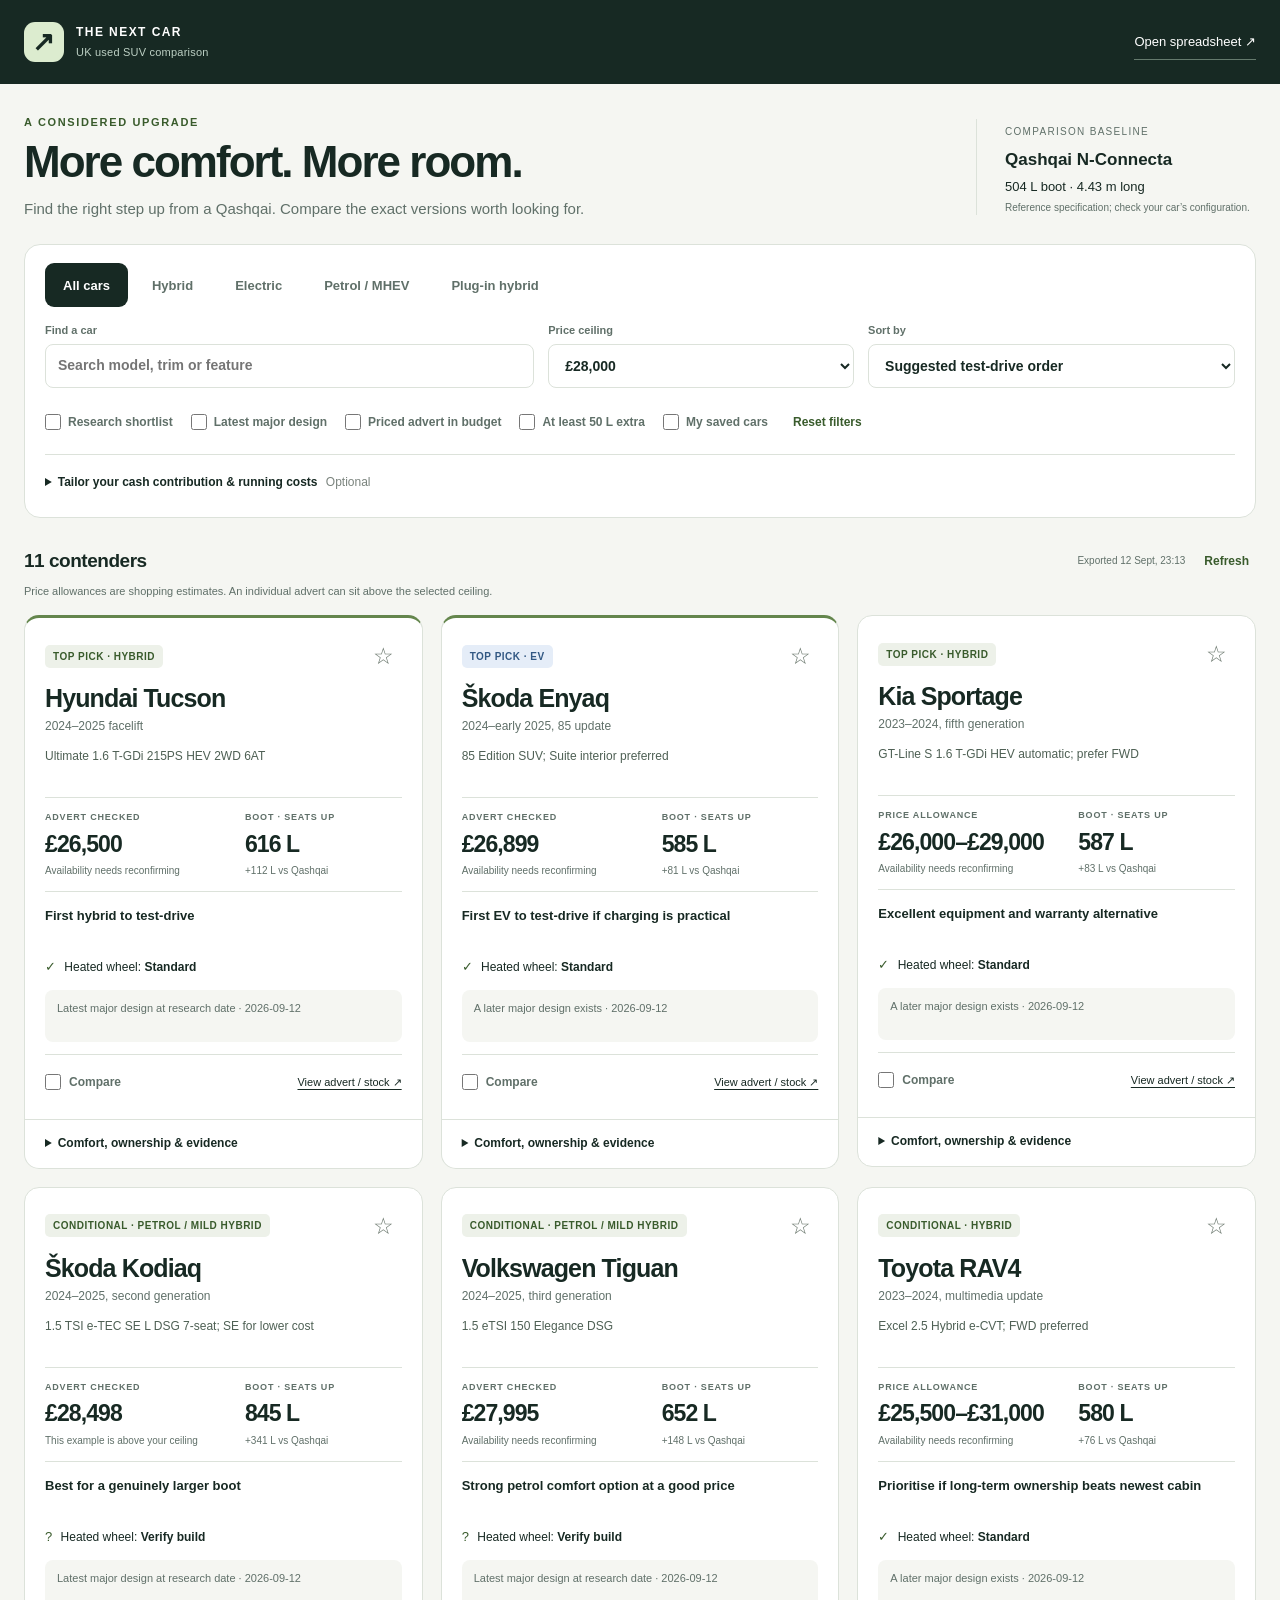
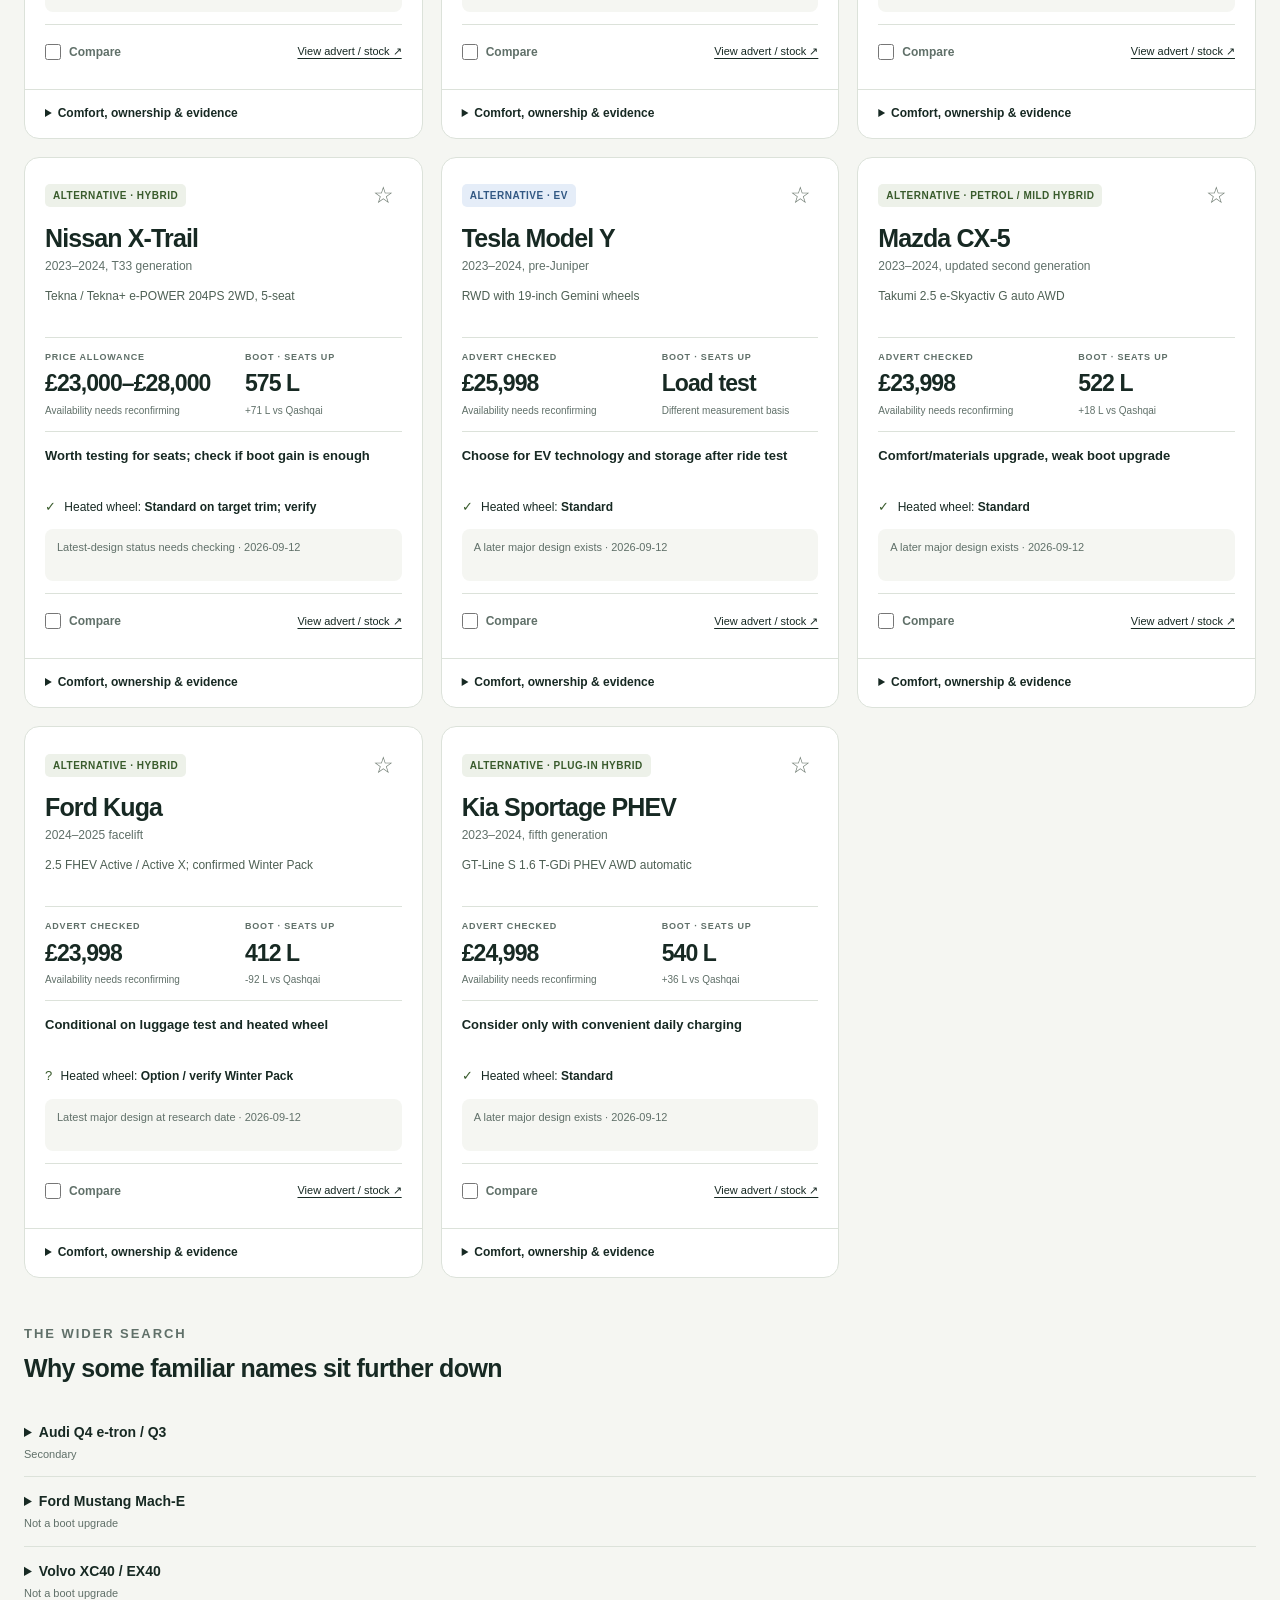
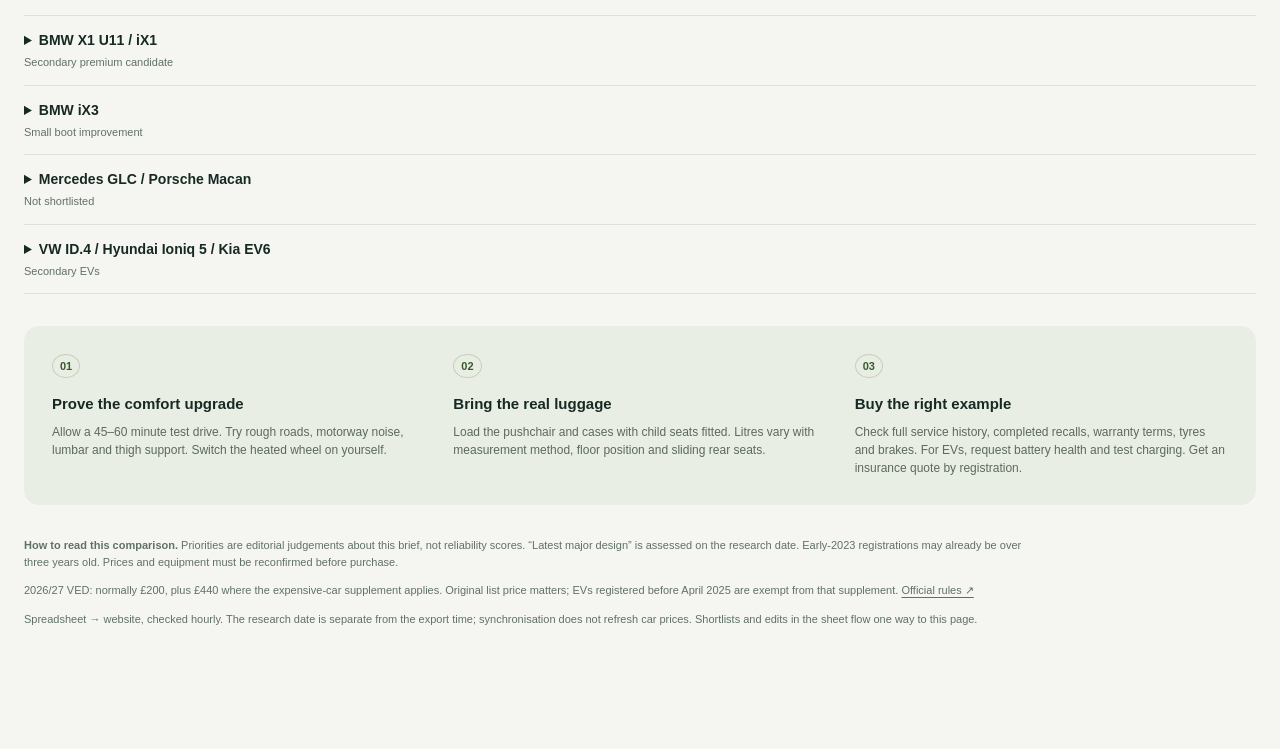
==== car-upgrade-comparison/index.html @ a4c42151 "Add researched SUV comparison with sheet-backed public data" ====
<!doctype html>
<html lang="en-GB"><head><meta charset="utf-8"><meta name="viewport" content="width=device-width, initial-scale=1"><meta name="theme-color" content="#172923"><title>The next car · SUV comparison</title><meta name="description" content="A research-backed UK SUV comparison: comfort, boot space, exact trims, used prices and ownership trade-offs."><link rel="stylesheet" href="style.css"></head>
<body><a class="skip" href="#results">Skip to cars</a>
<header><div class="brand"><span class="brand-mark" aria-hidden="true">↗</span><span>THE NEXT CAR<small>UK used SUV comparison</small></span></div><a id="sheet-link" class="sheet-link" href="https://docs.google.com/spreadsheets/d/1uHF8Yg4Ihms-_li-x0gGwLMUaspLfz4hcexK8SAH7p8/edit?usp=drivesdk" target="_blank" rel="noopener">Open spreadsheet ↗</a></header>
<main><section class="intro"><div><p class="eyebrow">A considered upgrade</p><h1>More comfort.<br class="mobile"> More room.</h1><p class="lede">Find the right step up from a Qashqai. Compare the exact versions worth looking for.</p></div><div class="baseline"><span>COMPARISON BASELINE</span><strong>Qashqai N-Connecta</strong><p>504 L boot · 4.43 m long<small>Reference specification; check your car’s configuration.</small></p></div></section>
<section class="workspace" aria-label="Comparison controls"><div class="tabs" role="group" aria-label="Powertrain"><button class="active" data-fuel="All" aria-pressed="true">All cars</button><button data-fuel="Hybrid" aria-pressed="false">Hybrid</button><button data-fuel="EV" aria-pressed="false">Electric</button><button data-fuel="Petrol / mild hybrid" aria-pressed="false">Petrol / MHEV</button><button data-fuel="Plug-in hybrid" aria-pressed="false">Plug-in hybrid</button></div>
<div class="controls"><label class="search">Find a car<input id="search" type="search" placeholder="Search model, trim or feature"></label><label>Price ceiling<select id="budget"><option value="23000">£23,000</option><option value="25000">£25,000</option><option value="28000" selected>£28,000</option><option value="30000">£30,000</option><option value="35000">£35,000</option><option value="999999">Any price</option></select></label><label>Sort by<select id="sort"><option value="rank">Suggested test-drive order</option><option value="low">Lowest price allowance</option><option value="boot">Largest comparable boot</option></select></label></div>
<div class="checks"><label><input id="shortlist" type="checkbox"> Research shortlist</label><label><input id="latest" type="checkbox"> Latest major design</label><label><input id="verified" type="checkbox"> Priced advert in budget</label><label><input id="boot" type="checkbox"> At least 50 L extra</label><label><input id="saved" type="checkbox"> My saved cars</label><button id="reset" class="text-button">Reset filters</button></div>
<details class="cost-settings"><summary>Tailor your cash contribution & running costs <span>Optional</span></summary><div class="settings-grid"><label>Net car sale proceeds (£)<input id="proceeds" type="number" min="0" max="1000000" step="500" placeholder="Enter your actual offer"></label><label>Annual miles<input id="mileage" type="number" value="10000" min="0" max="200000" step="1000"></label><label>Petrol (£/litre)<input id="petrol" type="number" value="1.45" min="0" max="10" step="0.01"></label><label>Home charging (£/kWh)<input id="home" type="number" value="0.25" min="0" max="5" step="0.01"></label><label>Public charging (£/kWh)<input id="public" type="number" value="0.75" min="0" max="5" step="0.01"></label></div><p>Illustrative tariffs, with 10% EV charging overhead. Energy only: excludes tax, insurance, servicing, depreciation and charger installation. PHEV costs need your electric-mile share. These inputs and saved cars stay in this browser.</p></details></section>
<div class="result-bar"><h2 id="result-count">Loading comparison…</h2><div><span id="sync-status" role="status">Reading latest data</span><button id="refresh" class="text-button">Refresh</button></div></div><p id="filter-note" class="filter-note">Price allowances are shopping estimates. An individual advert can sit above the selected ceiling.</p><p id="error" role="alert" hidden></p>
<section id="results" class="cards" aria-label="Car results"></section>
<section class="other"><p class="eyebrow">The wider search</p><h2>Why some familiar names sit further down</h2><div id="screened"></div></section>
<section class="guide"><div><span class="guide-number">01</span><h3>Prove the comfort upgrade</h3><p>Allow a 45–60 minute test drive. Try rough roads, motorway noise, lumbar and thigh support. Switch the heated wheel on yourself.</p></div><div><span class="guide-number">02</span><h3>Bring the real luggage</h3><p>Load the pushchair and cases with child seats fitted. Litres vary with measurement method, floor position and sliding rear seats.</p></div><div><span class="guide-number">03</span><h3>Buy the right example</h3><p>Check full service history, completed recalls, warranty terms, tyres and brakes. For EVs, request battery health and test charging. Get an insurance quote by registration.</p></div></section>
<footer><p><strong>How to read this comparison.</strong> Priorities are editorial judgements about this brief, not reliability scores. “Latest major design” is assessed on the research date. Early-2023 registrations may already be over three years old. Prices and equipment must be reconfirmed before purchase.</p><p>2026/27 VED: normally £200, plus £440 where the expensive-car supplement applies. Original list price matters; EVs registered before April 2025 are exempt from that supplement. <a href="https://www.gov.uk/vehicle-tax-rate-tables" target="_blank" rel="noopener">Official rules ↗</a></p><p>Spreadsheet → website, checked hourly. The research date is separate from the export time; synchronisation does not refresh car prices. Shortlists and edits in the sheet flow one way to this page.</p></footer></main>
<div id="compare-bar" class="compare-bar" hidden><strong id="compare-count">0 selected</strong><button id="compare-open">Compare side by side</button><button id="compare-clear" class="quiet">Clear</button></div>
<dialog id="comparison"><div class="dialog-head"><div><p class="eyebrow">Your contenders</p><h2>Side by side</h2></div><button id="compare-close" class="close" aria-label="Close comparison">×</button></div><p>Swipe the table sideways on a phone. Select up to three cars.</p><div id="compare-table" class="table-scroll"></div></dialog>
<script src="app.js" defer></script></body></html>
---- car-upgrade-comparison/style.css ----
:root{--ink:#172923;--muted:#607069;--paper:#f5f6f2;--line:#dce2da;--mint:#dceccf;--accent:#395b2c;--white:#fff;--amber:#80521d}*{box-sizing:border-box}body{margin:0;background:var(--paper);color:var(--ink);font-family:Inter,-apple-system,BlinkMacSystemFont,"Segoe UI",sans-serif;font-size:15px;line-height:1.5}button,input,select{font:inherit}button,a,input,select,summary{-webkit-tap-highlight-color:transparent}button,summary{cursor:pointer}button{min-height:44px}a{color:inherit;text-underline-offset:3px}button:focus-visible,a:focus-visible,input:focus-visible,select:focus-visible,summary:focus-visible{outline:3px solid #b18341;outline-offset:3px}header{padding:22px max(24px,calc((100vw - 1240px)/2));background:var(--ink);color:#fff;display:flex;align-items:center;justify-content:space-between;gap:15px}.brand{display:flex;gap:12px;align-items:center;font-size:12px;font-weight:750;letter-spacing:.12em}.brand small{display:block;color:#bdd0c4;letter-spacing:.02em;font-weight:400;font-size:11px;margin-top:3px}.brand-mark{background:var(--mint);color:var(--ink);font-size:27px;width:40px;height:40px;text-align:center;line-height:40px;border-radius:11px}.sheet-link{font-size:13px;text-decoration:none;border-bottom:1px solid #657a6d;padding:8px 0}main{max-width:1288px;margin:auto;padding:30px 24px 110px}.intro{display:flex;justify-content:space-between;align-items:center;gap:28px;margin-bottom:24px}.eyebrow{font-size:11px;text-transform:uppercase;letter-spacing:.15em;font-weight:800;color:var(--accent);margin:0 0 7px}h1{font-size:44px;font-weight:650;letter-spacing:-.045em;line-height:1.1;margin:0 0 12px}h2{font-weight:650;letter-spacing:-.025em}h3{font-weight:650}.mobile{display:none}.lede{color:var(--muted);margin:0;max-width:650px}.baseline{border-left:1px solid var(--line);padding-left:28px;min-width:280px}.baseline>span{font-size:10px;letter-spacing:.13em;color:var(--muted)}.baseline strong{display:block;font-size:17px;margin-top:6px}.baseline p{margin:4px 0 0;font-size:13px}.baseline small{display:block;font-size:10px;color:var(--muted);margin-top:4px}.workspace{background:#fff;border:1px solid var(--line);border-radius:16px;padding:18px 20px}.tabs{display:flex;gap:6px;overflow-x:auto;padding:0 0 15px;scrollbar-width:none}.tabs button{white-space:nowrap;border:0;border-radius:9px;background:transparent;padding:9px 18px;color:var(--muted);font-size:13px;font-weight:600}.tabs button.active{background:var(--ink);color:white}.controls{display:grid;grid-template-columns:1.6fr 1fr 1.2fr;gap:14px}label{font-size:11px;font-weight:650;color:var(--muted)}input[type=search],input[type=number],select{display:block;width:100%;border:1px solid var(--line);border-radius:8px;background:#fff;color:var(--ink);padding:10px 12px;min-height:44px;font-size:14px;margin-top:5px}input[type=checkbox]{accent-color:var(--accent);width:16px;height:16px;margin:0}.checks{display:flex;flex-wrap:wrap;align-items:center;gap:8px 18px;margin-top:12px}.checks label{display:flex;align-items:center;gap:7px;min-height:34px;font-size:12px}.text-button{border:0;background:transparent;font-size:12px;color:var(--accent);padding:3px 7px;font-weight:650}.cost-settings{border-top:1px solid var(--line);margin-top:10px;padding-top:10px}.cost-settings summary{font-size:12px;font-weight:650;min-height:34px;align-content:center}.cost-settings summary span{color:#7a837d;font-weight:400;margin-left:5px}.cost-settings p{font-size:11px;color:var(--muted);max-width:940px}.settings-grid{display:grid;grid-template-columns:repeat(5,1fr);gap:12px;margin:10px 0}.result-bar{display:flex;justify-content:space-between;align-items:center;gap:12px;margin-top:21px}.result-bar h2{font-size:19px;margin:0}.result-bar>div{display:flex;align-items:center;gap:12px;font-size:10px;color:var(--muted)}.filter-note{font-size:11px;color:var(--muted);margin:0 0 16px}#error{background:#fff2dd;border:1px solid #dfc28f;padding:15px;border-radius:10px;font-size:13px}.cards{display:grid;grid-template-columns:repeat(3,minmax(0,1fr));gap:18px;align-items:start}.car{background:#fff;border:1px solid var(--line);border-radius:15px;overflow:hidden;position:relative}.car.top{border-top:3px solid #64864d}.card-main{padding:20px}.card-topline{display:flex;align-items:center;justify-content:space-between;gap:8px}.tag{font-size:10px;font-weight:750;text-transform:uppercase;letter-spacing:.05em;background:#edf1e9;color:var(--accent);padding:4px 8px;border-radius:5px}.tag.ev{background:#e5edf8;color:#325883}.save{border:0;background:transparent;font-size:23px;padding:0;width:36px;min-height:36px;color:#6b786e}.save[aria-pressed=true]{color:#8d641c}.car h3{font-size:25px;letter-spacing:-.035em;line-height:1.2;margin:9px 0 4px}.years{font-size:12px;color:var(--muted);margin:0}.trim{font-size:12px;min-height:36px;line-height:1.5;color:#4e6054;margin:12px 0}.metrics{display:grid;grid-template-columns:1.2fr 1fr;border-top:1px solid var(--line);border-bottom:1px solid var(--line);padding:13px 0;margin:14px 0;gap:12px}.metric>span{font-size:9px;letter-spacing:.09em;font-weight:700;text-transform:uppercase;color:var(--muted);display:block}.metric strong{font-size:24px;letter-spacing:-.04em;display:block;font-weight:650;margin:2px 0}.metric small{font-size:10px;display:block;color:var(--muted)}.metric small.positive{color:var(--accent)}.metric small.warning{color:var(--amber)}.verdict{font-size:13px;font-weight:650;margin:0 0 12px;min-height:39px}.feature-line{display:flex;align-items:start;gap:8px;font-size:12px;margin:9px 0}.feature-icon{font-size:13px;color:var(--accent);min-width:15px}.feature-line span:last-child{color:#5a665f}.note{background:#f5f6f2;border-radius:8px;padding:10px 12px;font-size:11px;color:var(--muted);margin-top:13px;min-height:52px}.cash{font-size:12px;color:var(--accent);margin:10px 0 0}.card-actions{display:flex;align-items:center;justify-content:space-between;padding:11px 20px;border-top:1px solid var(--line);background:#fcfcfa}.card-actions label{display:flex;align-items:center;gap:8px;font-size:12px;min-height:34px}.details{border-top:1px solid var(--line)}.details summary{padding:14px 20px;font-size:12px;font-weight:650;min-height:48px}.details-inner{padding:0 20px 20px}.detail-section{margin-top:17px}.detail-section h4{font-size:10px;text-transform:uppercase;letter-spacing:.07em;margin:0 0 5px;color:var(--accent)}.detail-section p{font-size:12px;color:#4c5a51;margin:0;line-height:1.7}.source-links{display:flex;flex-wrap:wrap;gap:12px;margin-top:16px;font-size:11px;font-weight:650}.source-links a{max-width:100%;overflow-wrap:anywhere}.energy{background:#f2f5ee;padding:12px;border-radius:8px;margin-top:15px;font-size:12px}.energy strong{font-size:15px}.empty{grid-column:1/-1;padding:50px 24px;text-align:center;background:#fff;border:1px dashed var(--line);border-radius:14px}.other{margin-top:46px}.other h2{font-size:25px;margin:0 0 20px}.other details{border-bottom:1px solid var(--line);padding:14px 0}.other summary{font-weight:600;font-size:14px;min-height:30px}.other p{font-size:13px;color:var(--muted);max-width:930px}.guide{display:grid;grid-template-columns:repeat(3,1fr);gap:28px;padding:28px;background:#e9eee4;border-radius:15px;margin:32px 0}.guide-number{font-size:11px;color:var(--accent);font-weight:750;border:1px solid #c6d1bc;border-radius:50%;padding:5px 7px}.guide h3{font-size:15px;margin:16px 0 8px}.guide p{color:#5c695d;font-size:12px;margin:0}footer{font-size:11px;color:var(--muted);max-width:1020px}footer p{margin:12px 0}.compare-bar{position:fixed;bottom:20px;left:50%;transform:translateX(-50%);z-index:9;display:flex;align-items:center;gap:20px;max-width:calc(100vw - 24px);background:var(--ink);color:white;padding:12px 16px;border-radius:14px;box-shadow:0 10px 35px #17292344}.compare-bar strong{font-size:13px;white-space:nowrap}.compare-bar button{background:var(--mint);color:var(--ink);border:0;border-radius:8px;padding:9px 14px;font-size:12px;font-weight:650;white-space:nowrap}.compare-bar .quiet{background:transparent;color:#fff}dialog{border:0;border-radius:18px;padding:26px;max-width:min(1160px,95vw);max-height:90vh;width:1160px;color:var(--ink)}dialog::backdrop{background:#10251caa;backdrop-filter:blur(3px)}.dialog-head{display:flex;justify-content:space-between;align-items:center}.dialog-head h2{margin:0}.close{border:0;border-radius:50%;font-size:25px;width:44px;background:#eef1e9}.dialog-head+p{font-size:12px;color:var(--muted)}.table-scroll{overflow:auto;max-height:65vh}table{border-collapse:collapse;width:100%;min-width:650px;font-size:12px}th,td{padding:14px;border-bottom:1px solid var(--line);vertical-align:top;text-align:left;min-width:195px;max-width:300px;line-height:1.6}th{background:#eef2e9;position:sticky;top:0;z-index:1;font-size:14px}th:first-child,td:first-child{min-width:120px;max-width:150px;font-weight:650;background:#f7f9f3}td a{color:var(--accent)}[hidden]{display:none!important}.skip{position:absolute;left:15px;top:-60px;background:#fff;padding:10px;z-index:20}.skip:focus{top:10px}@media(max-width:1000px){.cards{grid-template-columns:repeat(2,minmax(0,1fr))}.baseline{display:none}.settings-grid{grid-template-columns:repeat(3,1fr)}}@media(max-width:640px){header{padding:14px 16px}.brand{font-size:10px;gap:8px}.brand-mark{width:32px;height:32px;font-size:23px;line-height:32px}.brand small{font-size:9px}.sheet-link{font-size:11px}main{padding:23px 14px 110px}.intro{margin-bottom:18px}h1{font-size:34px}.lede{font-size:13px;line-height:1.6}.workspace{padding:12px;border-radius:13px}.tabs{padding-bottom:9px;gap:2px}.tabs button{padding:8px 12px;font-size:12px}.controls{grid-template-columns:1fr 1fr;gap:10px}.search{grid-column:1/-1}.controls label{font-size:10px}.checks{gap:3px 13px;margin-top:8px}.checks label{font-size:11px;min-height:34px}.cost-settings summary{font-size:11px}.cost-settings summary span{display:none}.settings-grid{grid-template-columns:repeat(2,1fr)}.settings-grid label:first-child{grid-column:1/-1}.result-bar{align-items:flex-start;margin-top:20px}.result-bar h2{font-size:17px}.result-bar>div{font-size:9px;gap:1px;max-width:190px;line-height:1.5}.result-bar .text-button{min-height:30px}.filter-note{font-size:10px;margin-top:5px}.cards{grid-template-columns:1fr;gap:15px}.card-main{padding:18px}.car h3{font-size:26px}.trim,.verdict{min-height:0}.metrics{padding:12px 0}.card-actions{padding:10px 18px}.other{margin-top:34px}.other h2{font-size:22px}.guide{grid-template-columns:1fr;gap:27px;padding:22px}.compare-bar{gap:8px;padding:10px;bottom:12px}.compare-bar strong{font-size:11px}.compare-bar button{font-size:11px;padding:8px 10px}dialog{padding:18px}.table-scroll{max-height:66vh}.mobile{display:none}}@media(prefers-reduced-motion:no-preference){button{transition:background .15s,color .15s}.car{animation:appear .25s ease}@keyframes appear{from{opacity:.3;transform:translateY(5px)}to{opacity:1;transform:none}}}

.card-actions{padding:10px 0 0;background:transparent;gap:10px;margin-top:12px}.card-actions>a{font-size:11px;text-align:right}.metric strong{font-size:clamp(18px,1.8vw,24px)}.feature-line{display:block}.feature-icon{margin-right:5px}.other summary span{display:block;font-size:11px;font-weight:400;color:var(--muted);margin-top:3px}.sr-only{position:absolute;width:1px;height:1px;padding:0;margin:-1px;overflow:hidden;clip:rect(0,0,0,0);white-space:nowrap;border:0}tbody th{position:static;font-size:12px}button:disabled{opacity:.5;cursor:default}@media(max-width:640px){.metric strong{font-size:23px}input[type=search],input[type=number],select{font-size:16px}}
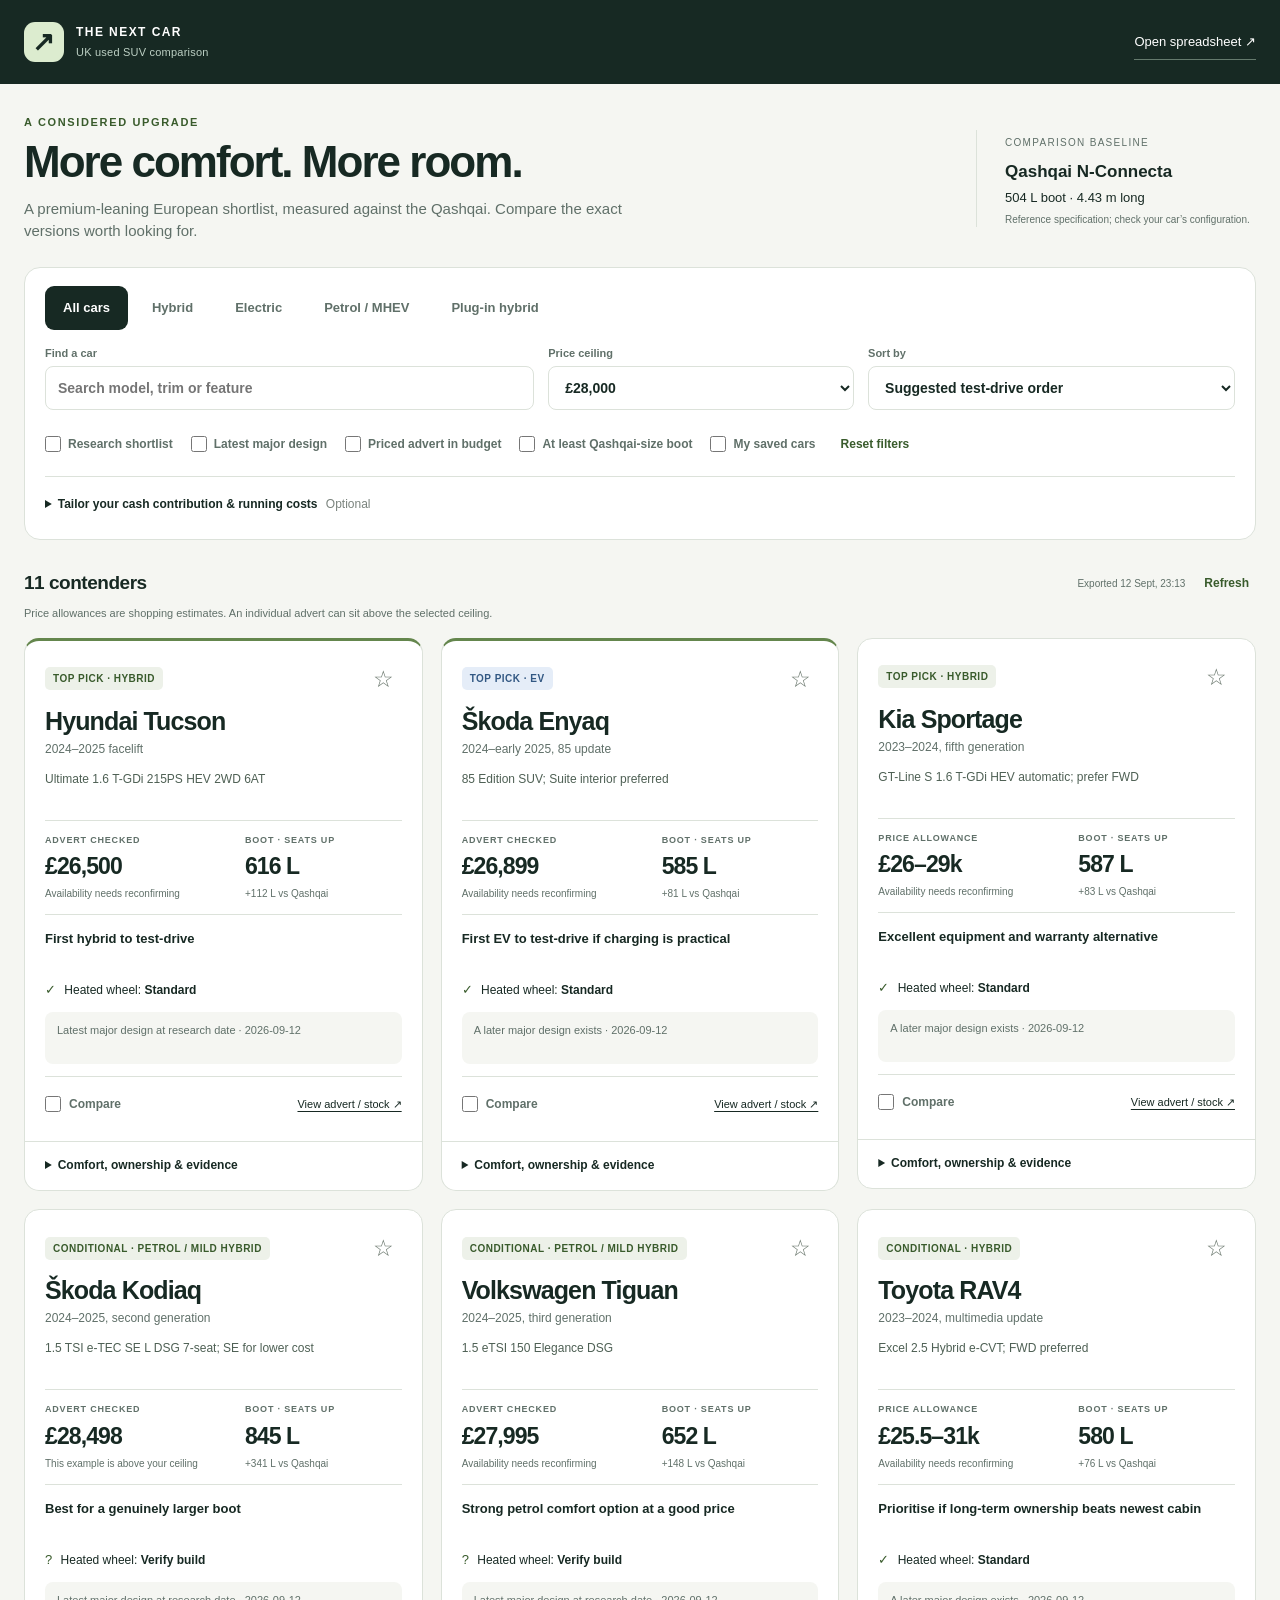
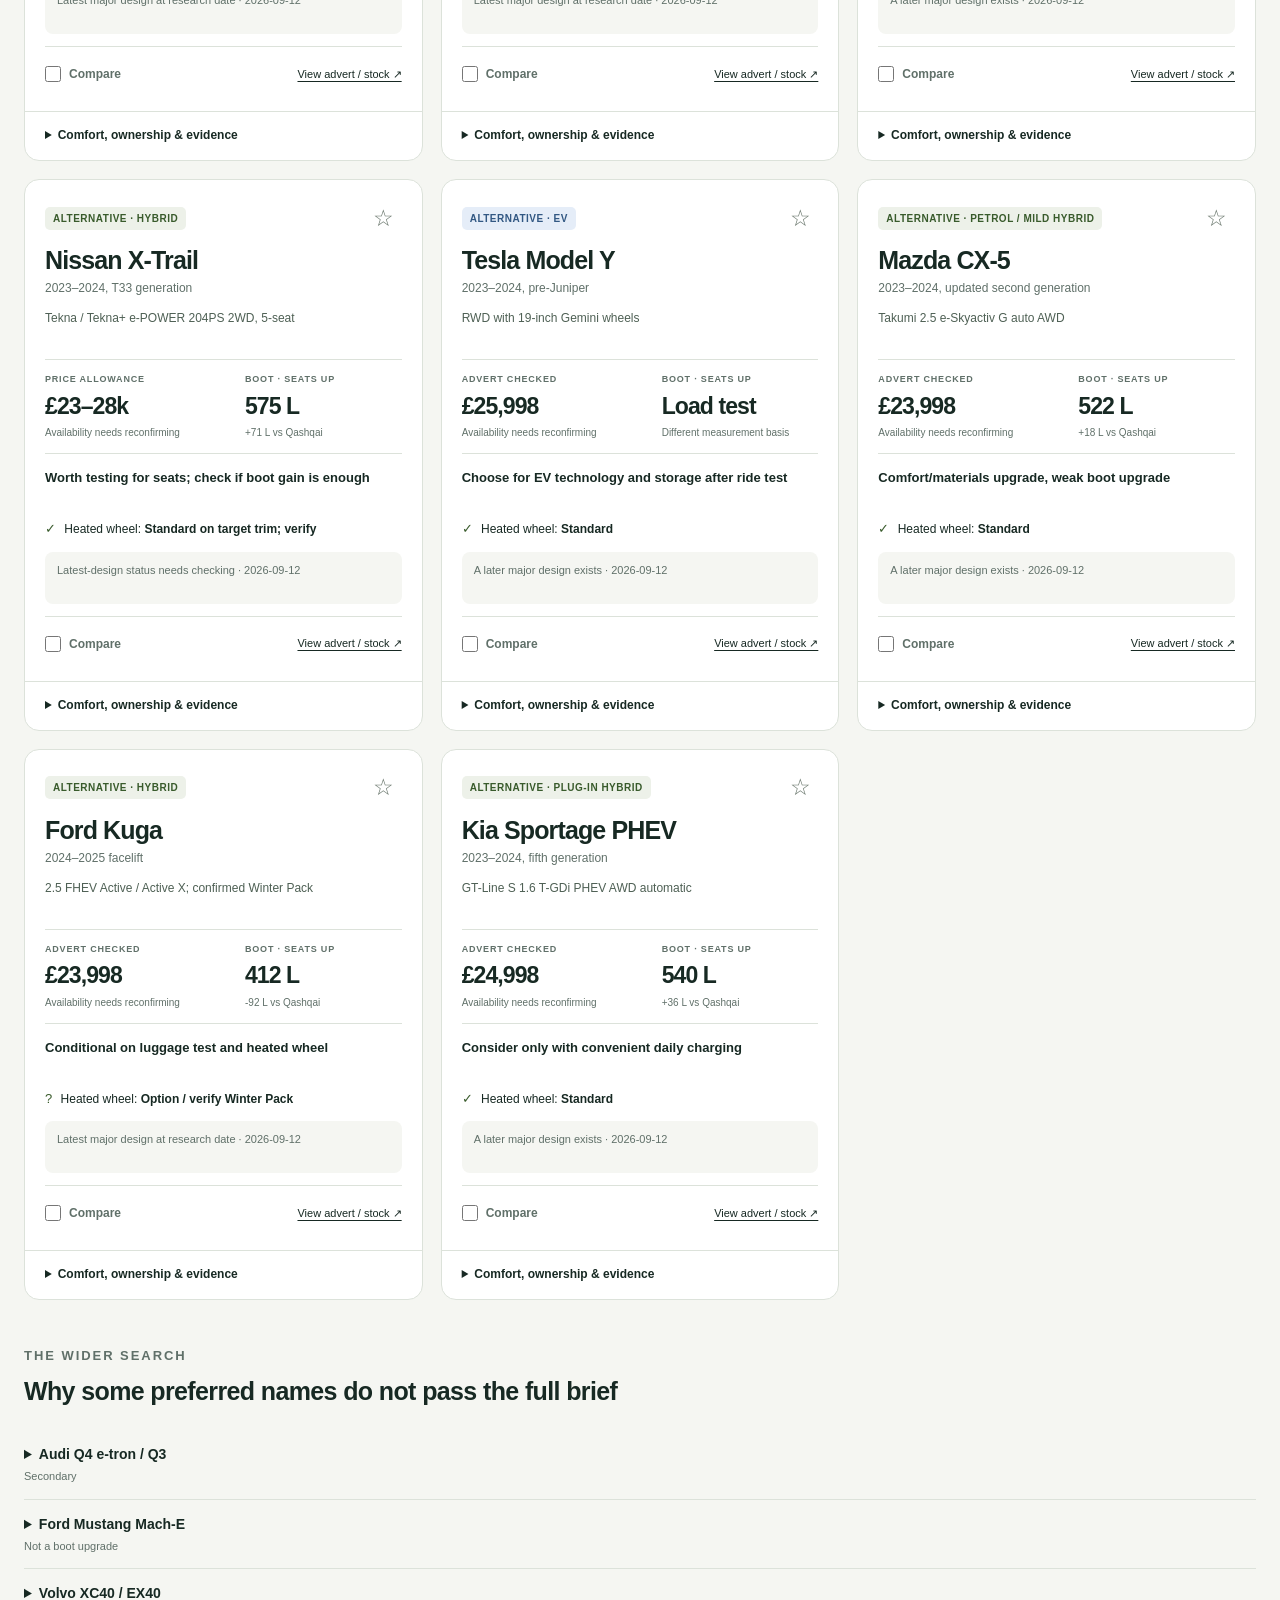
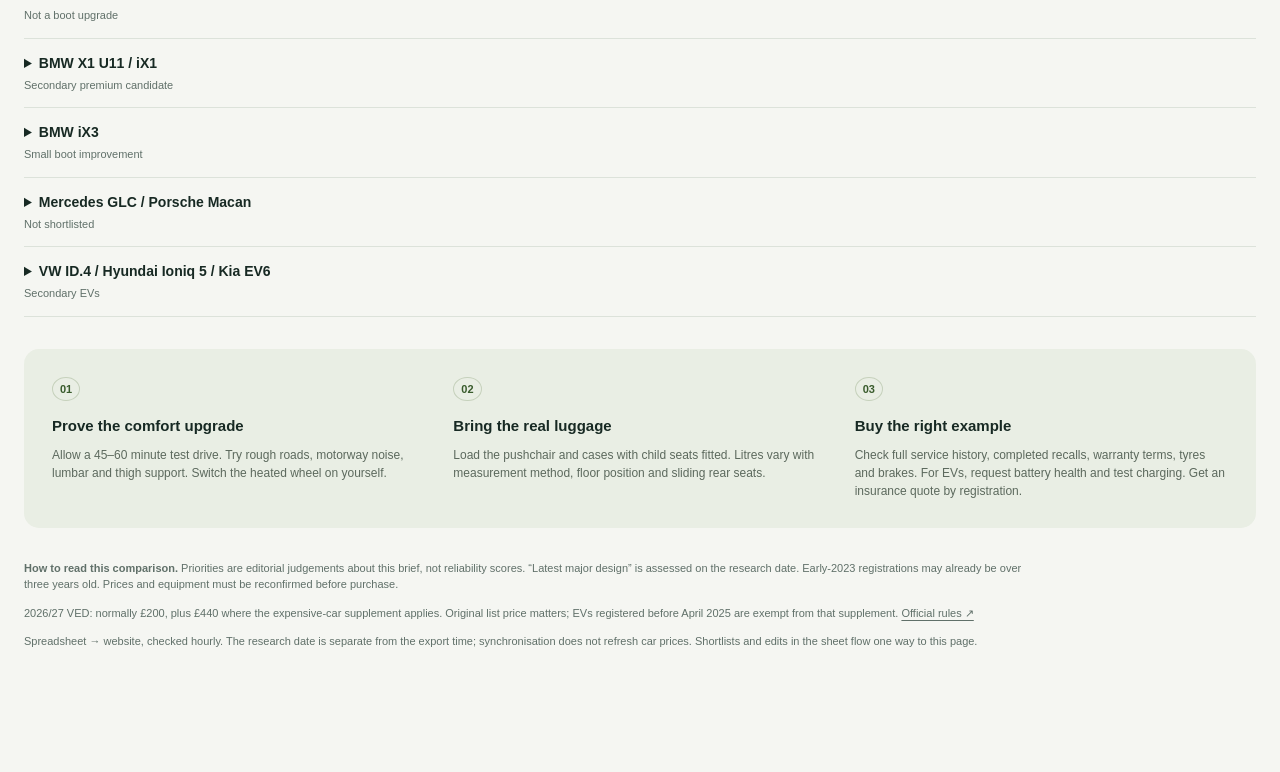
==== commit 208edff3: "Refresh shortlist framing and boot filter label" ====
--- a/car-upgrade-comparison/index.html
+++ b/car-upgrade-comparison/index.html
@@ -2,14 +2,14 @@
 <html lang="en-GB"><head><meta charset="utf-8"><meta name="viewport" content="width=device-width, initial-scale=1"><meta name="theme-color" content="#172923"><title>The next car · SUV comparison</title><meta name="description" content="A research-backed UK SUV comparison: comfort, boot space, exact trims, used prices and ownership trade-offs."><link rel="stylesheet" href="style.css"></head>
 <body><a class="skip" href="#results">Skip to cars</a>
 <header><div class="brand"><span class="brand-mark" aria-hidden="true">↗</span><span>THE NEXT CAR<small>UK used SUV comparison</small></span></div><a id="sheet-link" class="sheet-link" href="https://docs.google.com/spreadsheets/d/1uHF8Yg4Ihms-_li-x0gGwLMUaspLfz4hcexK8SAH7p8/edit?usp=drivesdk" target="_blank" rel="noopener">Open spreadsheet ↗</a></header>
-<main><section class="intro"><div><p class="eyebrow">A considered upgrade</p><h1>More comfort.<br class="mobile"> More room.</h1><p class="lede">Find the right step up from a Qashqai. Compare the exact versions worth looking for.</p></div><div class="baseline"><span>COMPARISON BASELINE</span><strong>Qashqai N-Connecta</strong><p>504 L boot · 4.43 m long<small>Reference specification; check your car’s configuration.</small></p></div></section>
+<main><section class="intro"><div><p class="eyebrow">A considered upgrade</p><h1>More comfort.<br class="mobile"> More room.</h1><p class="lede">A premium-leaning European shortlist, measured against the Qashqai. Compare the exact versions worth looking for.</p></div><div class="baseline"><span>COMPARISON BASELINE</span><strong>Qashqai N-Connecta</strong><p>504 L boot · 4.43 m long<small>Reference specification; check your car’s configuration.</small></p></div></section>
 <section class="workspace" aria-label="Comparison controls"><div class="tabs" role="group" aria-label="Powertrain"><button class="active" data-fuel="All" aria-pressed="true">All cars</button><button data-fuel="Hybrid" aria-pressed="false">Hybrid</button><button data-fuel="EV" aria-pressed="false">Electric</button><button data-fuel="Petrol / mild hybrid" aria-pressed="false">Petrol / MHEV</button><button data-fuel="Plug-in hybrid" aria-pressed="false">Plug-in hybrid</button></div>
 <div class="controls"><label class="search">Find a car<input id="search" type="search" placeholder="Search model, trim or feature"></label><label>Price ceiling<select id="budget"><option value="23000">£23,000</option><option value="25000">£25,000</option><option value="28000" selected>£28,000</option><option value="30000">£30,000</option><option value="35000">£35,000</option><option value="999999">Any price</option></select></label><label>Sort by<select id="sort"><option value="rank">Suggested test-drive order</option><option value="low">Lowest price allowance</option><option value="boot">Largest comparable boot</option></select></label></div>
-<div class="checks"><label><input id="shortlist" type="checkbox"> Research shortlist</label><label><input id="latest" type="checkbox"> Latest major design</label><label><input id="verified" type="checkbox"> Priced advert in budget</label><label><input id="boot" type="checkbox"> At least 50 L extra</label><label><input id="saved" type="checkbox"> My saved cars</label><button id="reset" class="text-button">Reset filters</button></div>
+<div class="checks"><label><input id="shortlist" type="checkbox"> Research shortlist</label><label><input id="latest" type="checkbox"> Latest major design</label><label><input id="verified" type="checkbox"> Priced advert in budget</label><label><input id="boot" type="checkbox"> At least Qashqai-size boot</label><label><input id="saved" type="checkbox"> My saved cars</label><button id="reset" class="text-button">Reset filters</button></div>
 <details class="cost-settings"><summary>Tailor your cash contribution & running costs <span>Optional</span></summary><div class="settings-grid"><label>Net car sale proceeds (£)<input id="proceeds" type="number" min="0" max="1000000" step="500" placeholder="Enter your actual offer"></label><label>Annual miles<input id="mileage" type="number" value="10000" min="0" max="200000" step="1000"></label><label>Petrol (£/litre)<input id="petrol" type="number" value="1.45" min="0" max="10" step="0.01"></label><label>Home charging (£/kWh)<input id="home" type="number" value="0.25" min="0" max="5" step="0.01"></label><label>Public charging (£/kWh)<input id="public" type="number" value="0.75" min="0" max="5" step="0.01"></label></div><p>Illustrative tariffs, with 10% EV charging overhead. Energy only: excludes tax, insurance, servicing, depreciation and charger installation. PHEV costs need your electric-mile share. These inputs and saved cars stay in this browser.</p></details></section>
 <div class="result-bar"><h2 id="result-count">Loading comparison…</h2><div><span id="sync-status" role="status">Reading latest data</span><button id="refresh" class="text-button">Refresh</button></div></div><p id="filter-note" class="filter-note">Price allowances are shopping estimates. An individual advert can sit above the selected ceiling.</p><p id="error" role="alert" hidden></p>
 <section id="results" class="cards" aria-label="Car results"></section>
-<section class="other"><p class="eyebrow">The wider search</p><h2>Why some familiar names sit further down</h2><div id="screened"></div></section>
+<section class="other"><p class="eyebrow">The wider search</p><h2>Why some preferred names do not pass the full brief</h2><div id="screened"></div></section>
 <section class="guide"><div><span class="guide-number">01</span><h3>Prove the comfort upgrade</h3><p>Allow a 45–60 minute test drive. Try rough roads, motorway noise, lumbar and thigh support. Switch the heated wheel on yourself.</p></div><div><span class="guide-number">02</span><h3>Bring the real luggage</h3><p>Load the pushchair and cases with child seats fitted. Litres vary with measurement method, floor position and sliding rear seats.</p></div><div><span class="guide-number">03</span><h3>Buy the right example</h3><p>Check full service history, completed recalls, warranty terms, tyres and brakes. For EVs, request battery health and test charging. Get an insurance quote by registration.</p></div></section>
 <footer><p><strong>How to read this comparison.</strong> Priorities are editorial judgements about this brief, not reliability scores. “Latest major design” is assessed on the research date. Early-2023 registrations may already be over three years old. Prices and equipment must be reconfirmed before purchase.</p><p>2026/27 VED: normally £200, plus £440 where the expensive-car supplement applies. Original list price matters; EVs registered before April 2025 are exempt from that supplement. <a href="https://www.gov.uk/vehicle-tax-rate-tables" target="_blank" rel="noopener">Official rules ↗</a></p><p>Spreadsheet → website, checked hourly. The research date is separate from the export time; synchronisation does not refresh car prices. Shortlists and edits in the sheet flow one way to this page.</p></footer></main>
 <div id="compare-bar" class="compare-bar" hidden><strong id="compare-count">0 selected</strong><button id="compare-open">Compare side by side</button><button id="compare-clear" class="quiet">Clear</button></div>
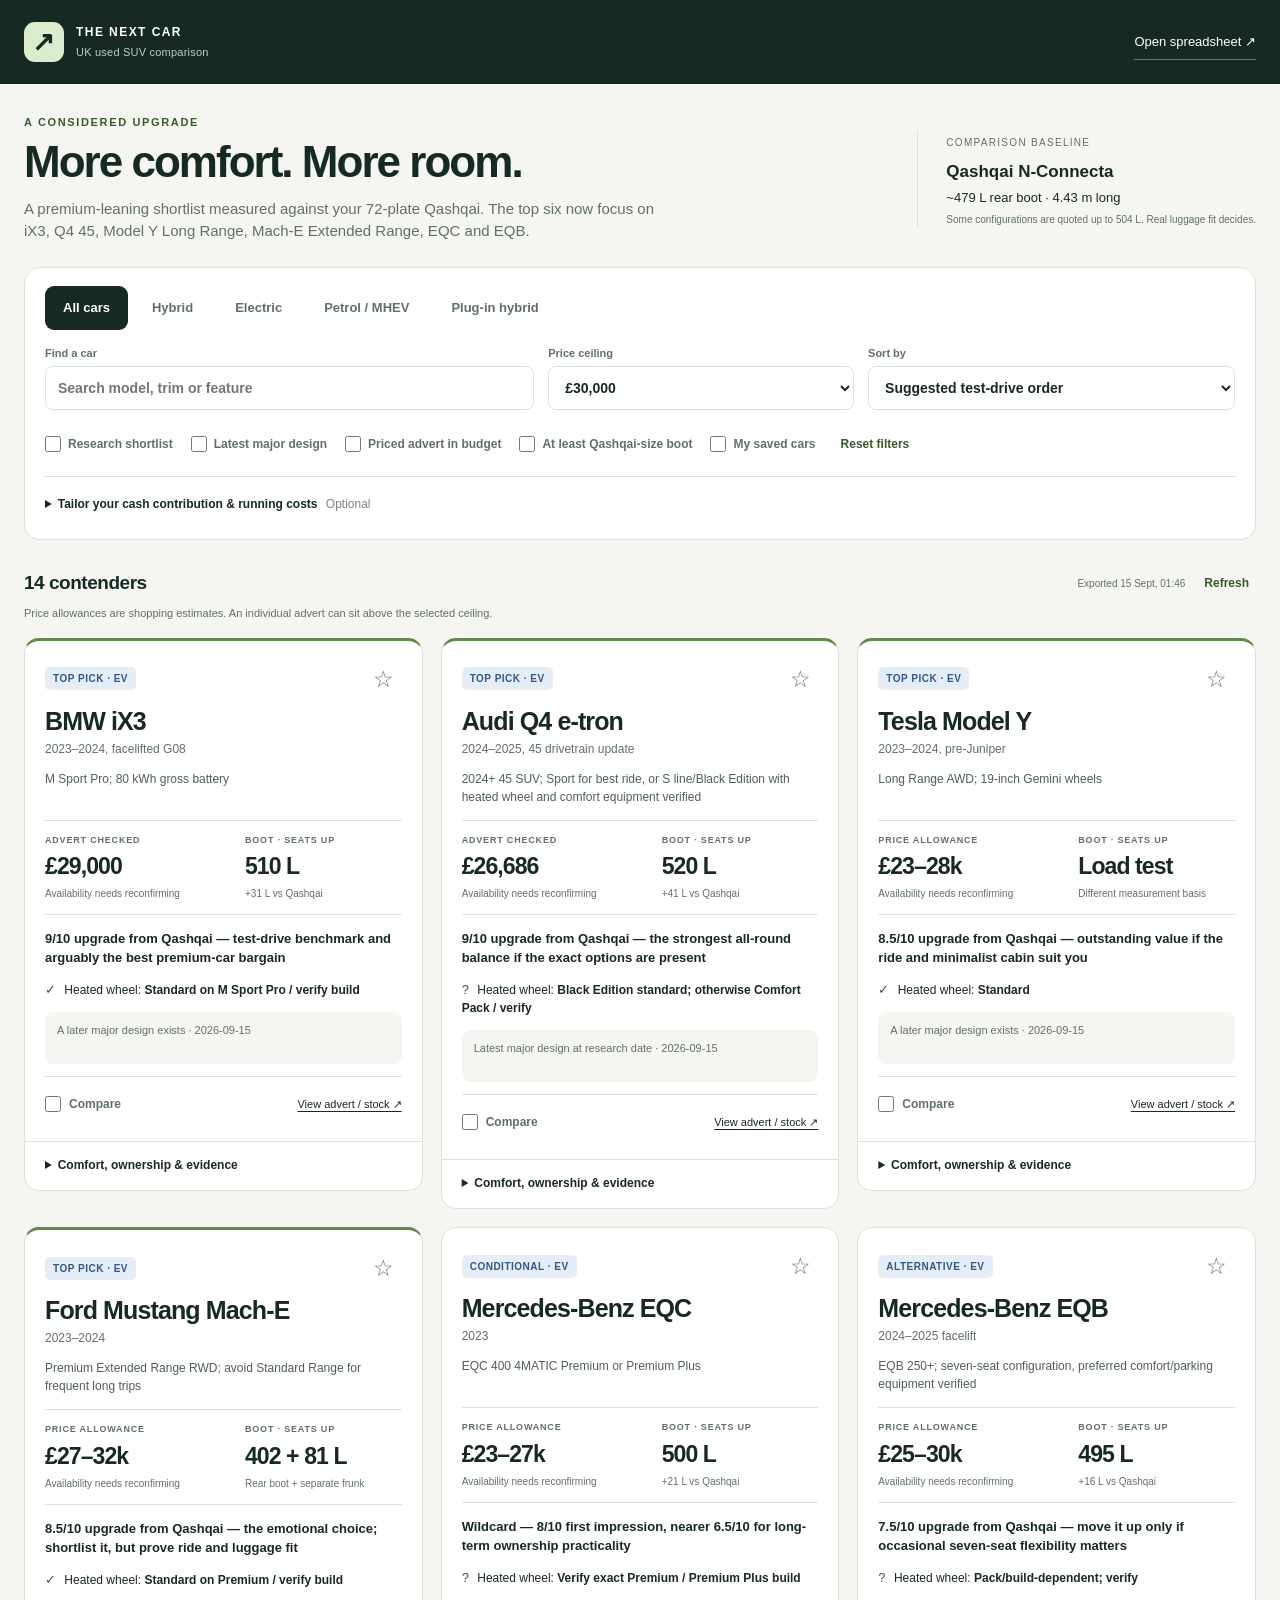
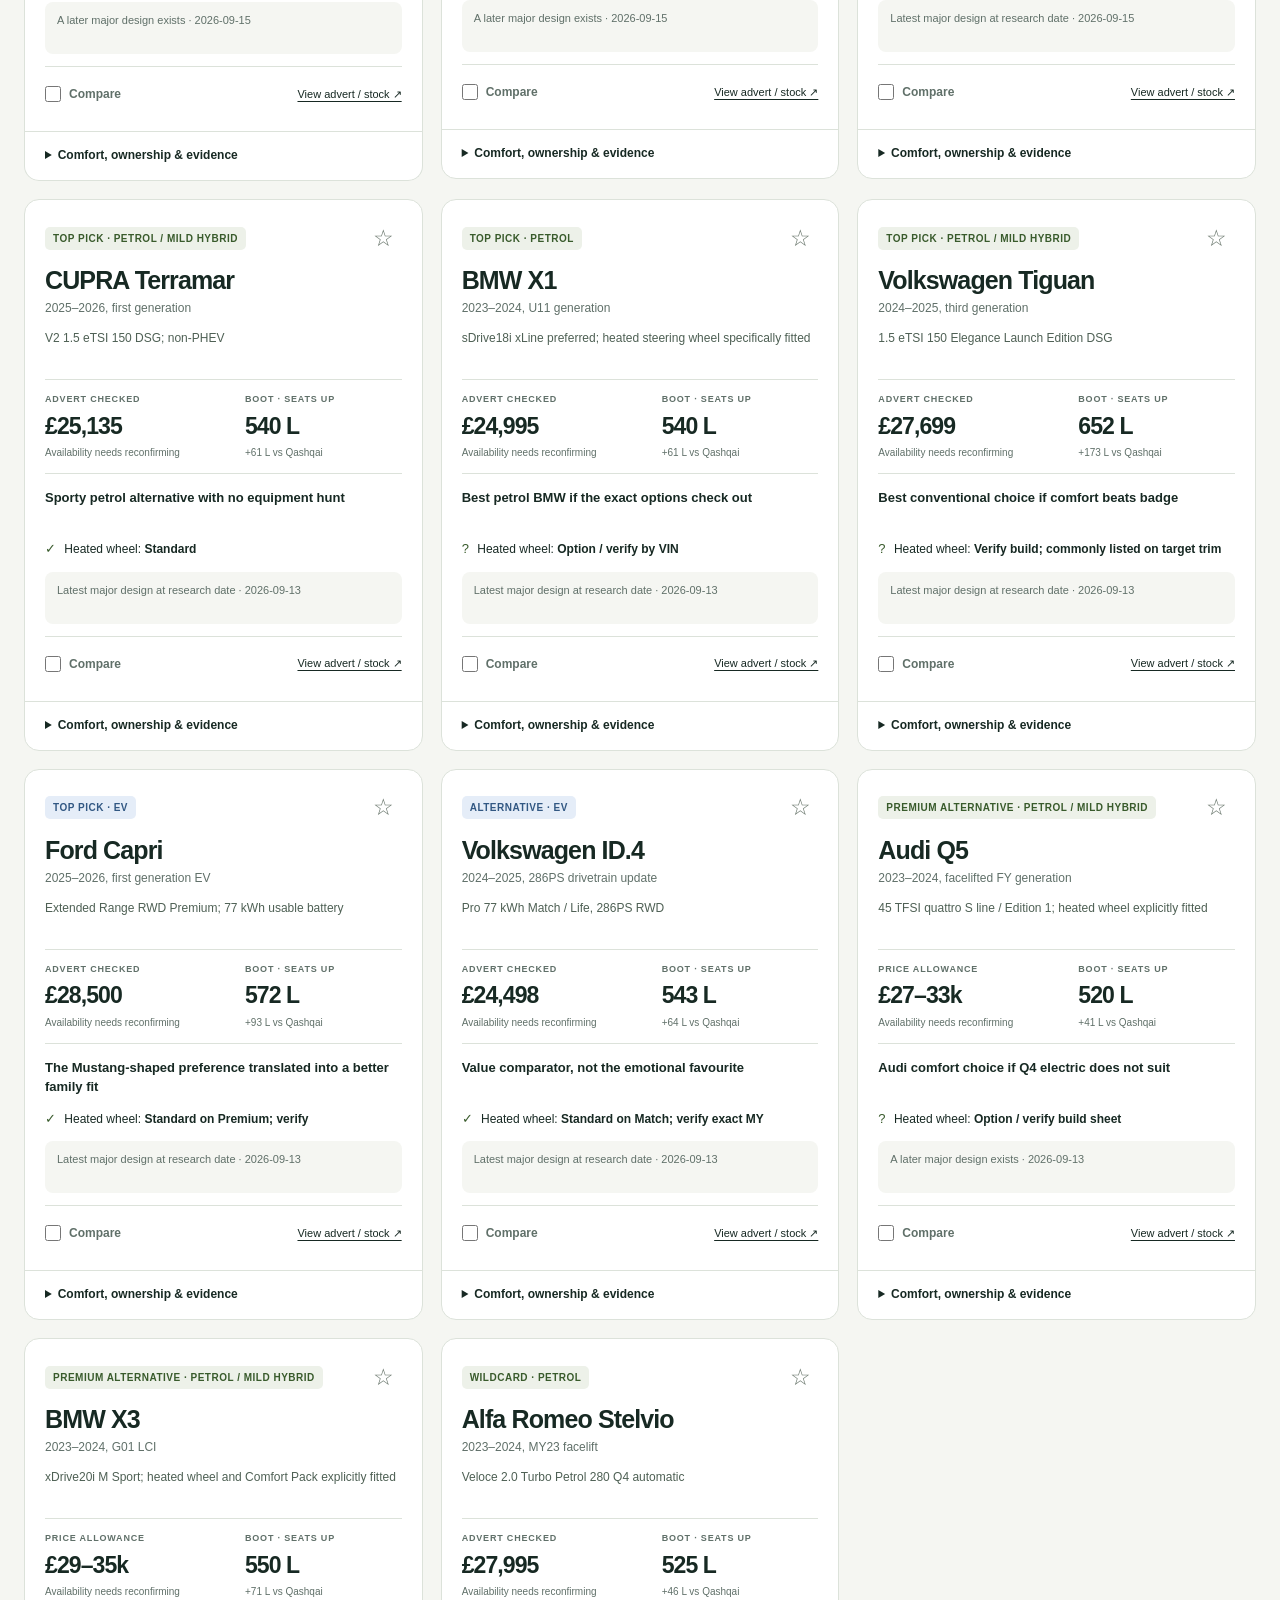
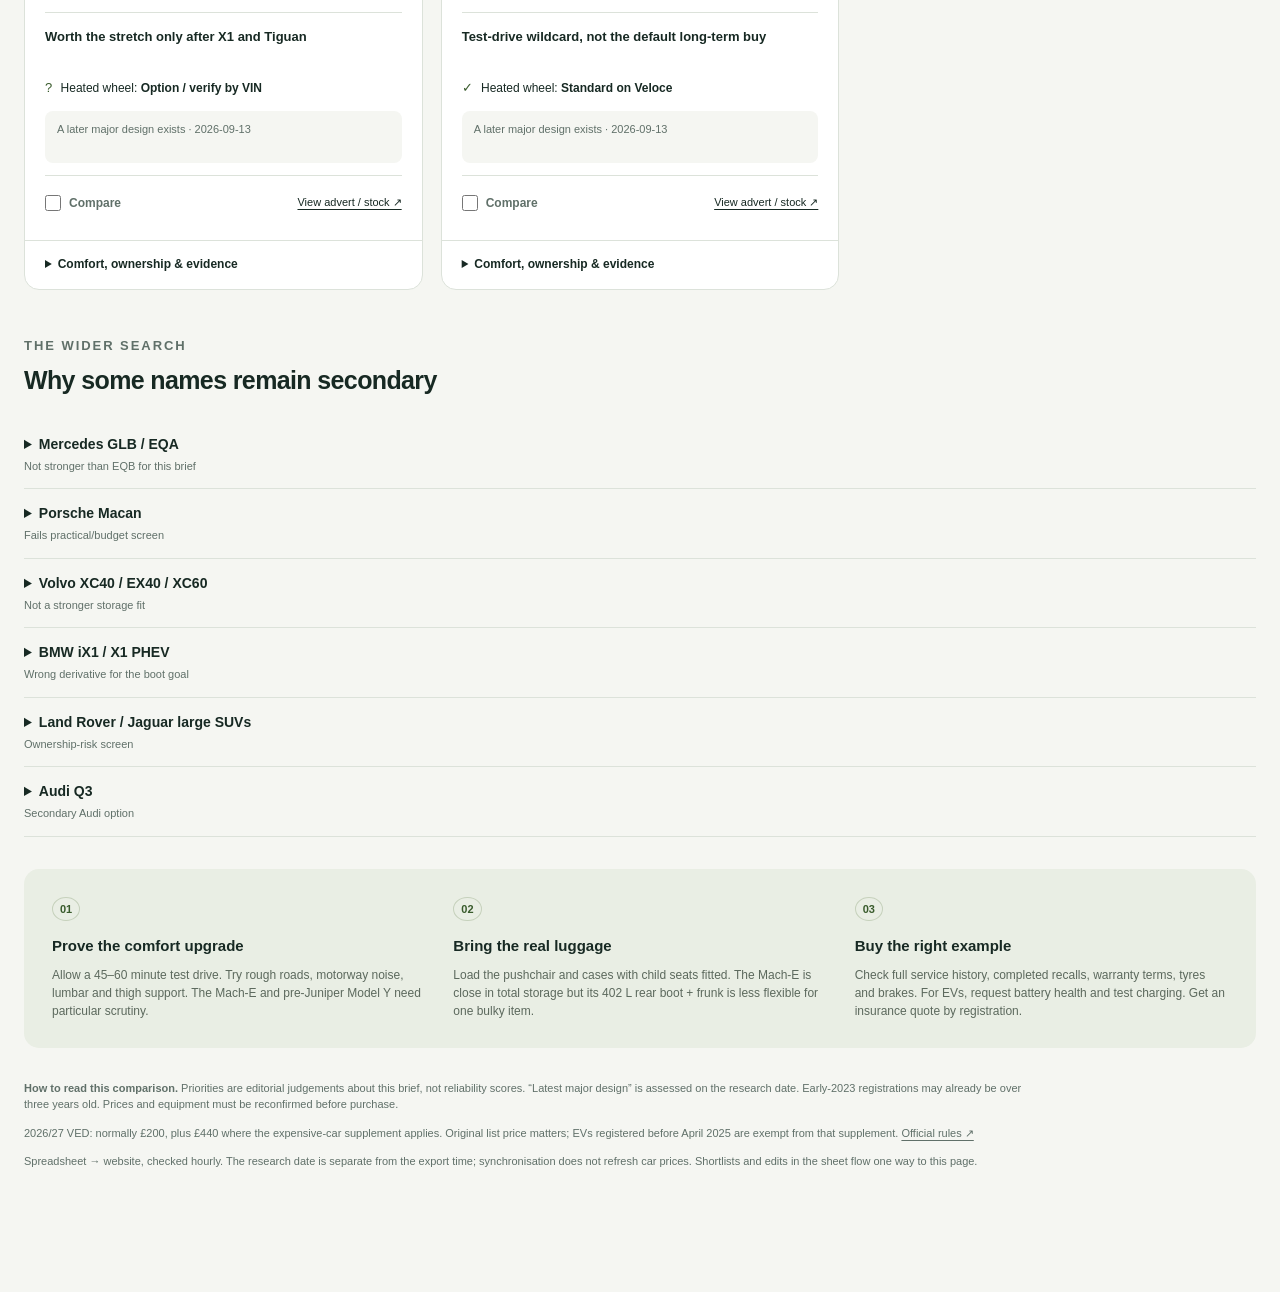
==== commit 6ab39256: "Refresh car shortlist and £30k comparison UI" ====
--- a/car-upgrade-comparison/index.html
+++ b/car-upgrade-comparison/index.html
@@ -2,15 +2,15 @@
 <html lang="en-GB"><head><meta charset="utf-8"><meta name="viewport" content="width=device-width, initial-scale=1"><meta name="theme-color" content="#172923"><title>The next car · SUV comparison</title><meta name="description" content="A research-backed UK SUV comparison: comfort, boot space, exact trims, used prices and ownership trade-offs."><link rel="stylesheet" href="style.css"></head>
 <body><a class="skip" href="#results">Skip to cars</a>
 <header><div class="brand"><span class="brand-mark" aria-hidden="true">↗</span><span>THE NEXT CAR<small>UK used SUV comparison</small></span></div><a id="sheet-link" class="sheet-link" href="https://docs.google.com/spreadsheets/d/1uHF8Yg4Ihms-_li-x0gGwLMUaspLfz4hcexK8SAH7p8/edit?usp=drivesdk" target="_blank" rel="noopener">Open spreadsheet ↗</a></header>
-<main><section class="intro"><div><p class="eyebrow">A considered upgrade</p><h1>More comfort.<br class="mobile"> More room.</h1><p class="lede">A premium-leaning European shortlist, measured against the Qashqai. Compare the exact versions worth looking for.</p></div><div class="baseline"><span>COMPARISON BASELINE</span><strong>Qashqai N-Connecta</strong><p>504 L boot · 4.43 m long<small>Reference specification; check your car’s configuration.</small></p></div></section>
+<main><section class="intro"><div><p class="eyebrow">A considered upgrade</p><h1>More comfort.<br class="mobile"> More room.</h1><p class="lede">A premium-leaning shortlist measured against your 72-plate Qashqai. The top six now focus on iX3, Q4 45, Model Y Long Range, Mach-E Extended Range, EQC and EQB.</p></div><div class="baseline"><span>COMPARISON BASELINE</span><strong>Qashqai N-Connecta</strong><p>~479 L rear boot · 4.43 m long<small>Some configurations are quoted up to 504 L. Real luggage fit decides.</small></p></div></section>
 <section class="workspace" aria-label="Comparison controls"><div class="tabs" role="group" aria-label="Powertrain"><button class="active" data-fuel="All" aria-pressed="true">All cars</button><button data-fuel="Hybrid" aria-pressed="false">Hybrid</button><button data-fuel="EV" aria-pressed="false">Electric</button><button data-fuel="Petrol / mild hybrid" aria-pressed="false">Petrol / MHEV</button><button data-fuel="Plug-in hybrid" aria-pressed="false">Plug-in hybrid</button></div>
-<div class="controls"><label class="search">Find a car<input id="search" type="search" placeholder="Search model, trim or feature"></label><label>Price ceiling<select id="budget"><option value="23000">£23,000</option><option value="25000">£25,000</option><option value="28000" selected>£28,000</option><option value="30000">£30,000</option><option value="35000">£35,000</option><option value="999999">Any price</option></select></label><label>Sort by<select id="sort"><option value="rank">Suggested test-drive order</option><option value="low">Lowest price allowance</option><option value="boot">Largest comparable boot</option></select></label></div>
+<div class="controls"><label class="search">Find a car<input id="search" type="search" placeholder="Search model, trim or feature"></label><label>Price ceiling<select id="budget"><option value="23000">£23,000</option><option value="25000">£25,000</option><option value="28000">£28,000</option><option value="30000" selected>£30,000</option><option value="32000">£32,000</option><option value="35000">£35,000</option><option value="999999">Any price</option></select></label><label>Sort by<select id="sort"><option value="rank">Suggested test-drive order</option><option value="low">Lowest price allowance</option><option value="boot">Largest comparable boot</option></select></label></div>
 <div class="checks"><label><input id="shortlist" type="checkbox"> Research shortlist</label><label><input id="latest" type="checkbox"> Latest major design</label><label><input id="verified" type="checkbox"> Priced advert in budget</label><label><input id="boot" type="checkbox"> At least Qashqai-size boot</label><label><input id="saved" type="checkbox"> My saved cars</label><button id="reset" class="text-button">Reset filters</button></div>
 <details class="cost-settings"><summary>Tailor your cash contribution & running costs <span>Optional</span></summary><div class="settings-grid"><label>Net car sale proceeds (£)<input id="proceeds" type="number" min="0" max="1000000" step="500" placeholder="Enter your actual offer"></label><label>Annual miles<input id="mileage" type="number" value="10000" min="0" max="200000" step="1000"></label><label>Petrol (£/litre)<input id="petrol" type="number" value="1.45" min="0" max="10" step="0.01"></label><label>Home charging (£/kWh)<input id="home" type="number" value="0.25" min="0" max="5" step="0.01"></label><label>Public charging (£/kWh)<input id="public" type="number" value="0.75" min="0" max="5" step="0.01"></label></div><p>Illustrative tariffs, with 10% EV charging overhead. Energy only: excludes tax, insurance, servicing, depreciation and charger installation. PHEV costs need your electric-mile share. These inputs and saved cars stay in this browser.</p></details></section>
 <div class="result-bar"><h2 id="result-count">Loading comparison…</h2><div><span id="sync-status" role="status">Reading latest data</span><button id="refresh" class="text-button">Refresh</button></div></div><p id="filter-note" class="filter-note">Price allowances are shopping estimates. An individual advert can sit above the selected ceiling.</p><p id="error" role="alert" hidden></p>
 <section id="results" class="cards" aria-label="Car results"></section>
-<section class="other"><p class="eyebrow">The wider search</p><h2>Why some preferred names do not pass the full brief</h2><div id="screened"></div></section>
-<section class="guide"><div><span class="guide-number">01</span><h3>Prove the comfort upgrade</h3><p>Allow a 45–60 minute test drive. Try rough roads, motorway noise, lumbar and thigh support. Switch the heated wheel on yourself.</p></div><div><span class="guide-number">02</span><h3>Bring the real luggage</h3><p>Load the pushchair and cases with child seats fitted. Litres vary with measurement method, floor position and sliding rear seats.</p></div><div><span class="guide-number">03</span><h3>Buy the right example</h3><p>Check full service history, completed recalls, warranty terms, tyres and brakes. For EVs, request battery health and test charging. Get an insurance quote by registration.</p></div></section>
+<section class="other"><p class="eyebrow">The wider search</p><h2>Why some names remain secondary</h2><div id="screened"></div></section>
+<section class="guide"><div><span class="guide-number">01</span><h3>Prove the comfort upgrade</h3><p>Allow a 45–60 minute test drive. Try rough roads, motorway noise, lumbar and thigh support. The Mach-E and pre-Juniper Model Y need particular scrutiny.</p></div><div><span class="guide-number">02</span><h3>Bring the real luggage</h3><p>Load the pushchair and cases with child seats fitted. The Mach-E is close in total storage but its 402 L rear boot + frunk is less flexible for one bulky item.</p></div><div><span class="guide-number">03</span><h3>Buy the right example</h3><p>Check full service history, completed recalls, warranty terms, tyres and brakes. For EVs, request battery health and test charging. Get an insurance quote by registration.</p></div></section>
 <footer><p><strong>How to read this comparison.</strong> Priorities are editorial judgements about this brief, not reliability scores. “Latest major design” is assessed on the research date. Early-2023 registrations may already be over three years old. Prices and equipment must be reconfirmed before purchase.</p><p>2026/27 VED: normally £200, plus £440 where the expensive-car supplement applies. Original list price matters; EVs registered before April 2025 are exempt from that supplement. <a href="https://www.gov.uk/vehicle-tax-rate-tables" target="_blank" rel="noopener">Official rules ↗</a></p><p>Spreadsheet → website, checked hourly. The research date is separate from the export time; synchronisation does not refresh car prices. Shortlists and edits in the sheet flow one way to this page.</p></footer></main>
 <div id="compare-bar" class="compare-bar" hidden><strong id="compare-count">0 selected</strong><button id="compare-open">Compare side by side</button><button id="compare-clear" class="quiet">Clear</button></div>
 <dialog id="comparison"><div class="dialog-head"><div><p class="eyebrow">Your contenders</p><h2>Side by side</h2></div><button id="compare-close" class="close" aria-label="Close comparison">×</button></div><p>Swipe the table sideways on a phone. Select up to three cars.</p><div id="compare-table" class="table-scroll"></div></dialog>
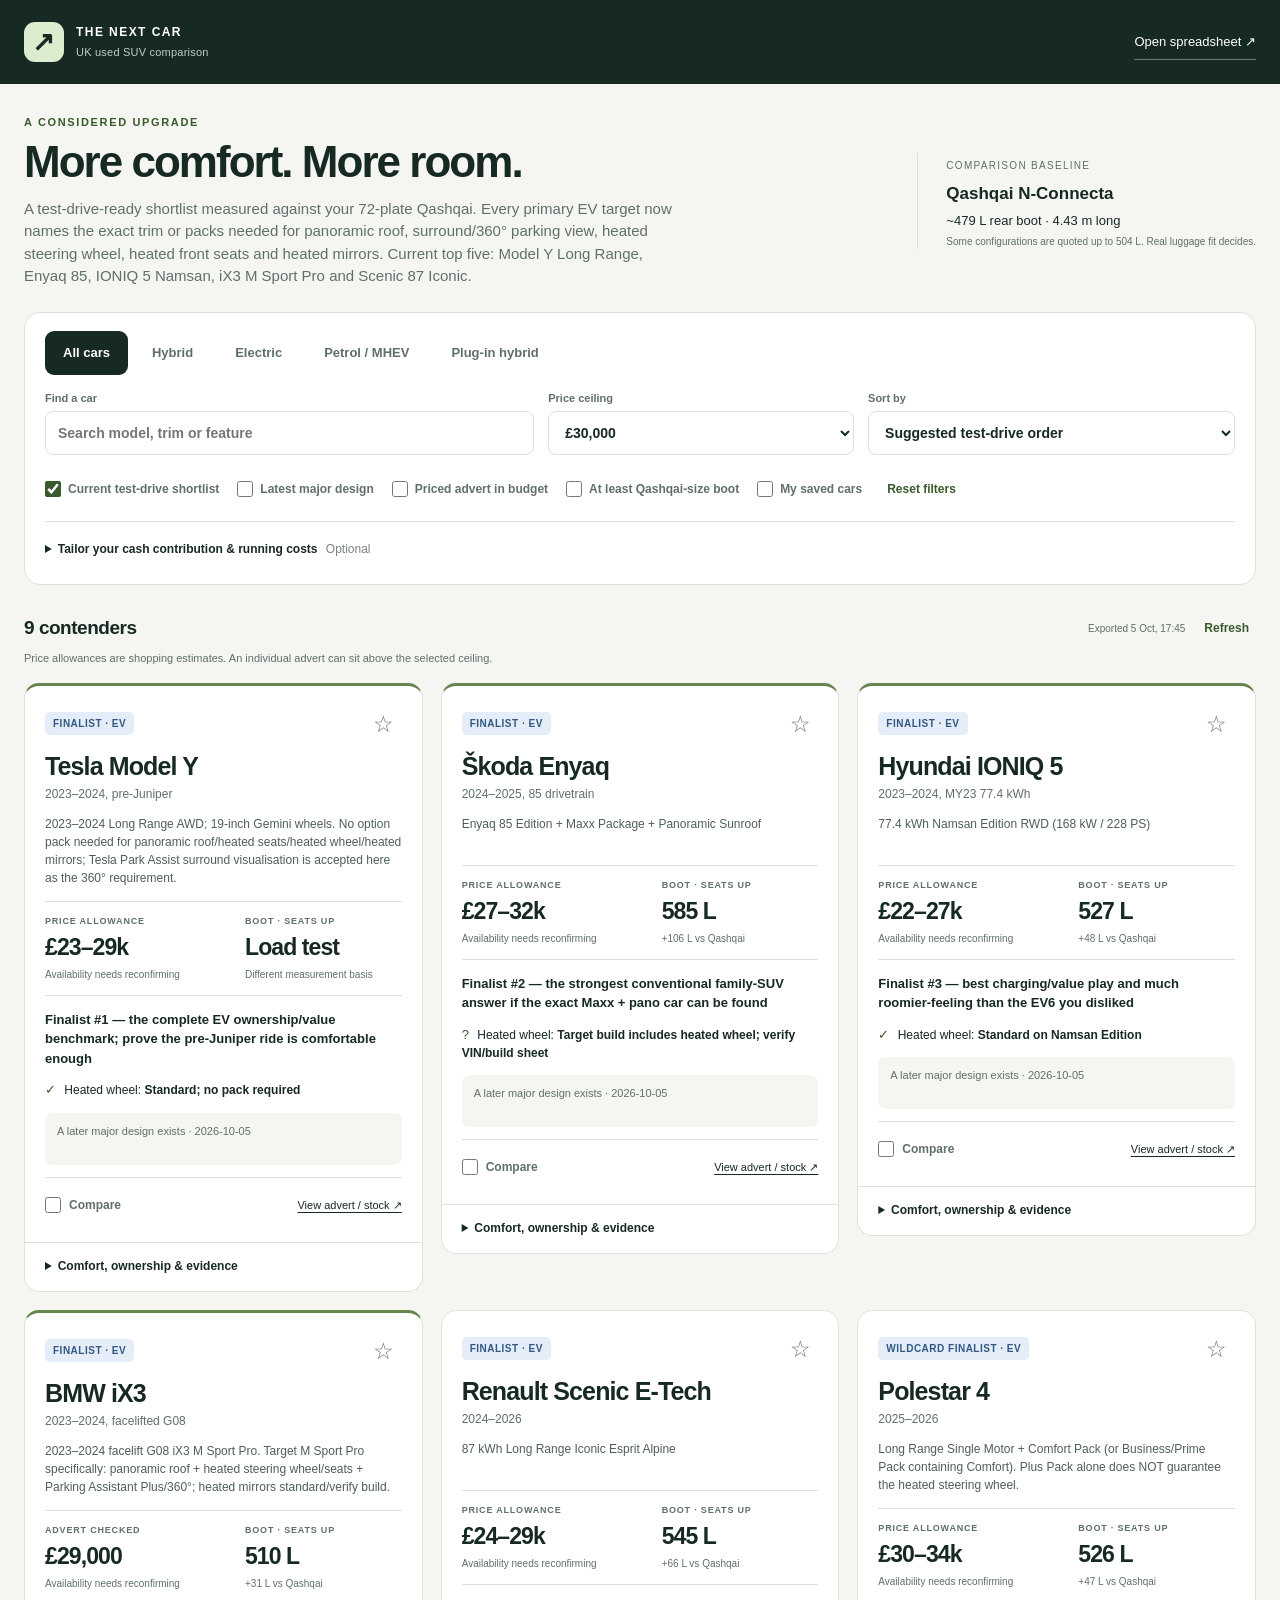
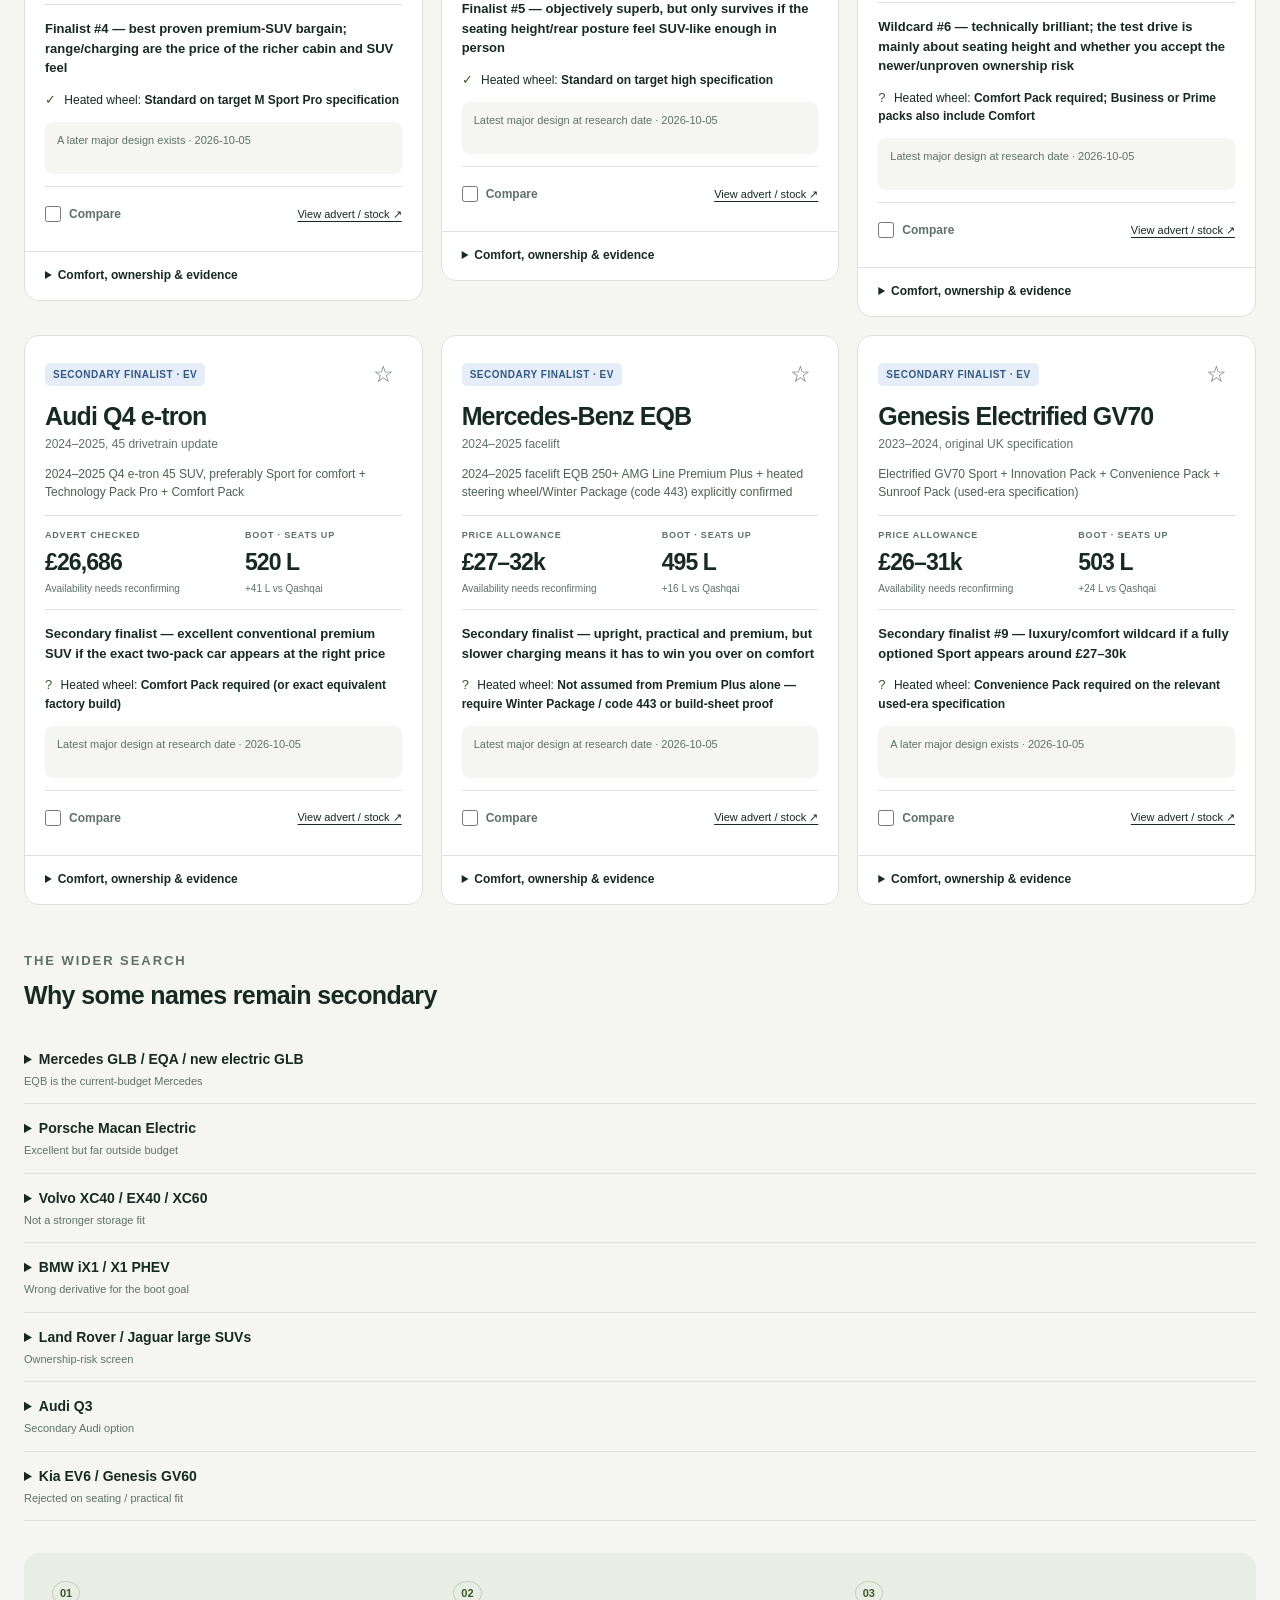
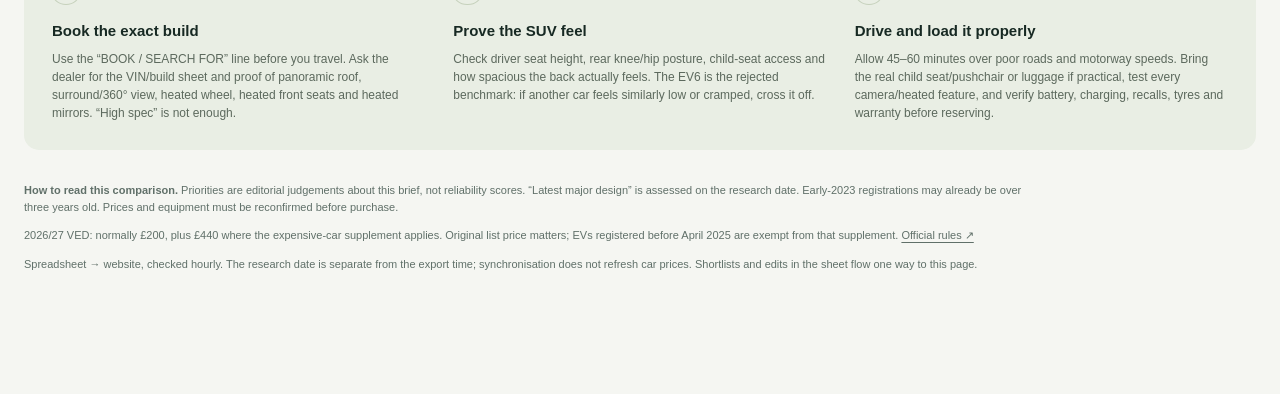
==== commit 11317ba4: "Make car page test-drive focused" ====
--- a/car-upgrade-comparison/index.html
+++ b/car-upgrade-comparison/index.html
@@ -2,15 +2,15 @@
 <html lang="en-GB"><head><meta charset="utf-8"><meta name="viewport" content="width=device-width, initial-scale=1"><meta name="theme-color" content="#172923"><title>The next car · SUV comparison</title><meta name="description" content="A research-backed UK SUV comparison: comfort, boot space, exact trims, used prices and ownership trade-offs."><link rel="stylesheet" href="style.css"></head>
 <body><a class="skip" href="#results">Skip to cars</a>
 <header><div class="brand"><span class="brand-mark" aria-hidden="true">↗</span><span>THE NEXT CAR<small>UK used SUV comparison</small></span></div><a id="sheet-link" class="sheet-link" href="https://docs.google.com/spreadsheets/d/1uHF8Yg4Ihms-_li-x0gGwLMUaspLfz4hcexK8SAH7p8/edit?usp=drivesdk" target="_blank" rel="noopener">Open spreadsheet ↗</a></header>
-<main><section class="intro"><div><p class="eyebrow">A considered upgrade</p><h1>More comfort.<br class="mobile"> More room.</h1><p class="lede">A premium-leaning shortlist measured against your 72-plate Qashqai. The top six now focus on iX3, Q4 45, Model Y Long Range, Mach-E Extended Range, EQC and EQB.</p></div><div class="baseline"><span>COMPARISON BASELINE</span><strong>Qashqai N-Connecta</strong><p>~479 L rear boot · 4.43 m long<small>Some configurations are quoted up to 504 L. Real luggage fit decides.</small></p></div></section>
+<main><section class="intro"><div><p class="eyebrow">A considered upgrade</p><h1>More comfort.<br class="mobile"> More room.</h1><p class="lede">A test-drive-ready shortlist measured against your 72-plate Qashqai. Every primary EV target now names the exact trim or packs needed for panoramic roof, surround/360° parking view, heated steering wheel, heated front seats and heated mirrors. Current top five: Model Y Long Range, Enyaq 85, IONIQ 5 Namsan, iX3 M Sport Pro and Scenic 87 Iconic.</p></div><div class="baseline"><span>COMPARISON BASELINE</span><strong>Qashqai N-Connecta</strong><p>~479 L rear boot · 4.43 m long<small>Some configurations are quoted up to 504 L. Real luggage fit decides.</small></p></div></section>
 <section class="workspace" aria-label="Comparison controls"><div class="tabs" role="group" aria-label="Powertrain"><button class="active" data-fuel="All" aria-pressed="true">All cars</button><button data-fuel="Hybrid" aria-pressed="false">Hybrid</button><button data-fuel="EV" aria-pressed="false">Electric</button><button data-fuel="Petrol / mild hybrid" aria-pressed="false">Petrol / MHEV</button><button data-fuel="Plug-in hybrid" aria-pressed="false">Plug-in hybrid</button></div>
 <div class="controls"><label class="search">Find a car<input id="search" type="search" placeholder="Search model, trim or feature"></label><label>Price ceiling<select id="budget"><option value="23000">£23,000</option><option value="25000">£25,000</option><option value="28000">£28,000</option><option value="30000" selected>£30,000</option><option value="32000">£32,000</option><option value="35000">£35,000</option><option value="999999">Any price</option></select></label><label>Sort by<select id="sort"><option value="rank">Suggested test-drive order</option><option value="low">Lowest price allowance</option><option value="boot">Largest comparable boot</option></select></label></div>
-<div class="checks"><label><input id="shortlist" type="checkbox"> Research shortlist</label><label><input id="latest" type="checkbox"> Latest major design</label><label><input id="verified" type="checkbox"> Priced advert in budget</label><label><input id="boot" type="checkbox"> At least Qashqai-size boot</label><label><input id="saved" type="checkbox"> My saved cars</label><button id="reset" class="text-button">Reset filters</button></div>
+<div class="checks"><label><input id="shortlist" type="checkbox" checked> Current test-drive shortlist</label><label><input id="latest" type="checkbox"> Latest major design</label><label><input id="verified" type="checkbox"> Priced advert in budget</label><label><input id="boot" type="checkbox"> At least Qashqai-size boot</label><label><input id="saved" type="checkbox"> My saved cars</label><button id="reset" class="text-button">Reset filters</button></div>
 <details class="cost-settings"><summary>Tailor your cash contribution & running costs <span>Optional</span></summary><div class="settings-grid"><label>Net car sale proceeds (£)<input id="proceeds" type="number" min="0" max="1000000" step="500" placeholder="Enter your actual offer"></label><label>Annual miles<input id="mileage" type="number" value="10000" min="0" max="200000" step="1000"></label><label>Petrol (£/litre)<input id="petrol" type="number" value="1.45" min="0" max="10" step="0.01"></label><label>Home charging (£/kWh)<input id="home" type="number" value="0.25" min="0" max="5" step="0.01"></label><label>Public charging (£/kWh)<input id="public" type="number" value="0.75" min="0" max="5" step="0.01"></label></div><p>Illustrative tariffs, with 10% EV charging overhead. Energy only: excludes tax, insurance, servicing, depreciation and charger installation. PHEV costs need your electric-mile share. These inputs and saved cars stay in this browser.</p></details></section>
 <div class="result-bar"><h2 id="result-count">Loading comparison…</h2><div><span id="sync-status" role="status">Reading latest data</span><button id="refresh" class="text-button">Refresh</button></div></div><p id="filter-note" class="filter-note">Price allowances are shopping estimates. An individual advert can sit above the selected ceiling.</p><p id="error" role="alert" hidden></p>
 <section id="results" class="cards" aria-label="Car results"></section>
 <section class="other"><p class="eyebrow">The wider search</p><h2>Why some names remain secondary</h2><div id="screened"></div></section>
-<section class="guide"><div><span class="guide-number">01</span><h3>Prove the comfort upgrade</h3><p>Allow a 45–60 minute test drive. Try rough roads, motorway noise, lumbar and thigh support. The Mach-E and pre-Juniper Model Y need particular scrutiny.</p></div><div><span class="guide-number">02</span><h3>Bring the real luggage</h3><p>Load the pushchair and cases with child seats fitted. The Mach-E is close in total storage but its 402 L rear boot + frunk is less flexible for one bulky item.</p></div><div><span class="guide-number">03</span><h3>Buy the right example</h3><p>Check full service history, completed recalls, warranty terms, tyres and brakes. For EVs, request battery health and test charging. Get an insurance quote by registration.</p></div></section>
+<section class="guide"><div><span class="guide-number">01</span><h3>Book the exact build</h3><p>Use the “BOOK / SEARCH FOR” line before you travel. Ask the dealer for the VIN/build sheet and proof of panoramic roof, surround/360° view, heated wheel, heated front seats and heated mirrors. “High spec” is not enough.</p></div><div><span class="guide-number">02</span><h3>Prove the SUV feel</h3><p>Check driver seat height, rear knee/hip posture, child-seat access and how spacious the back actually feels. The EV6 is the rejected benchmark: if another car feels similarly low or cramped, cross it off.</p></div><div><span class="guide-number">03</span><h3>Drive and load it properly</h3><p>Allow 45–60 minutes over poor roads and motorway speeds. Bring the real child seat/pushchair or luggage if practical, test every camera/heated feature, and verify battery, charging, recalls, tyres and warranty before reserving.</p></div></section>
 <footer><p><strong>How to read this comparison.</strong> Priorities are editorial judgements about this brief, not reliability scores. “Latest major design” is assessed on the research date. Early-2023 registrations may already be over three years old. Prices and equipment must be reconfirmed before purchase.</p><p>2026/27 VED: normally £200, plus £440 where the expensive-car supplement applies. Original list price matters; EVs registered before April 2025 are exempt from that supplement. <a href="https://www.gov.uk/vehicle-tax-rate-tables" target="_blank" rel="noopener">Official rules ↗</a></p><p>Spreadsheet → website, checked hourly. The research date is separate from the export time; synchronisation does not refresh car prices. Shortlists and edits in the sheet flow one way to this page.</p></footer></main>
 <div id="compare-bar" class="compare-bar" hidden><strong id="compare-count">0 selected</strong><button id="compare-open">Compare side by side</button><button id="compare-clear" class="quiet">Clear</button></div>
 <dialog id="comparison"><div class="dialog-head"><div><p class="eyebrow">Your contenders</p><h2>Side by side</h2></div><button id="compare-close" class="close" aria-label="Close comparison">×</button></div><p>Swipe the table sideways on a phone. Select up to three cars.</p><div id="compare-table" class="table-scroll"></div></dialog>
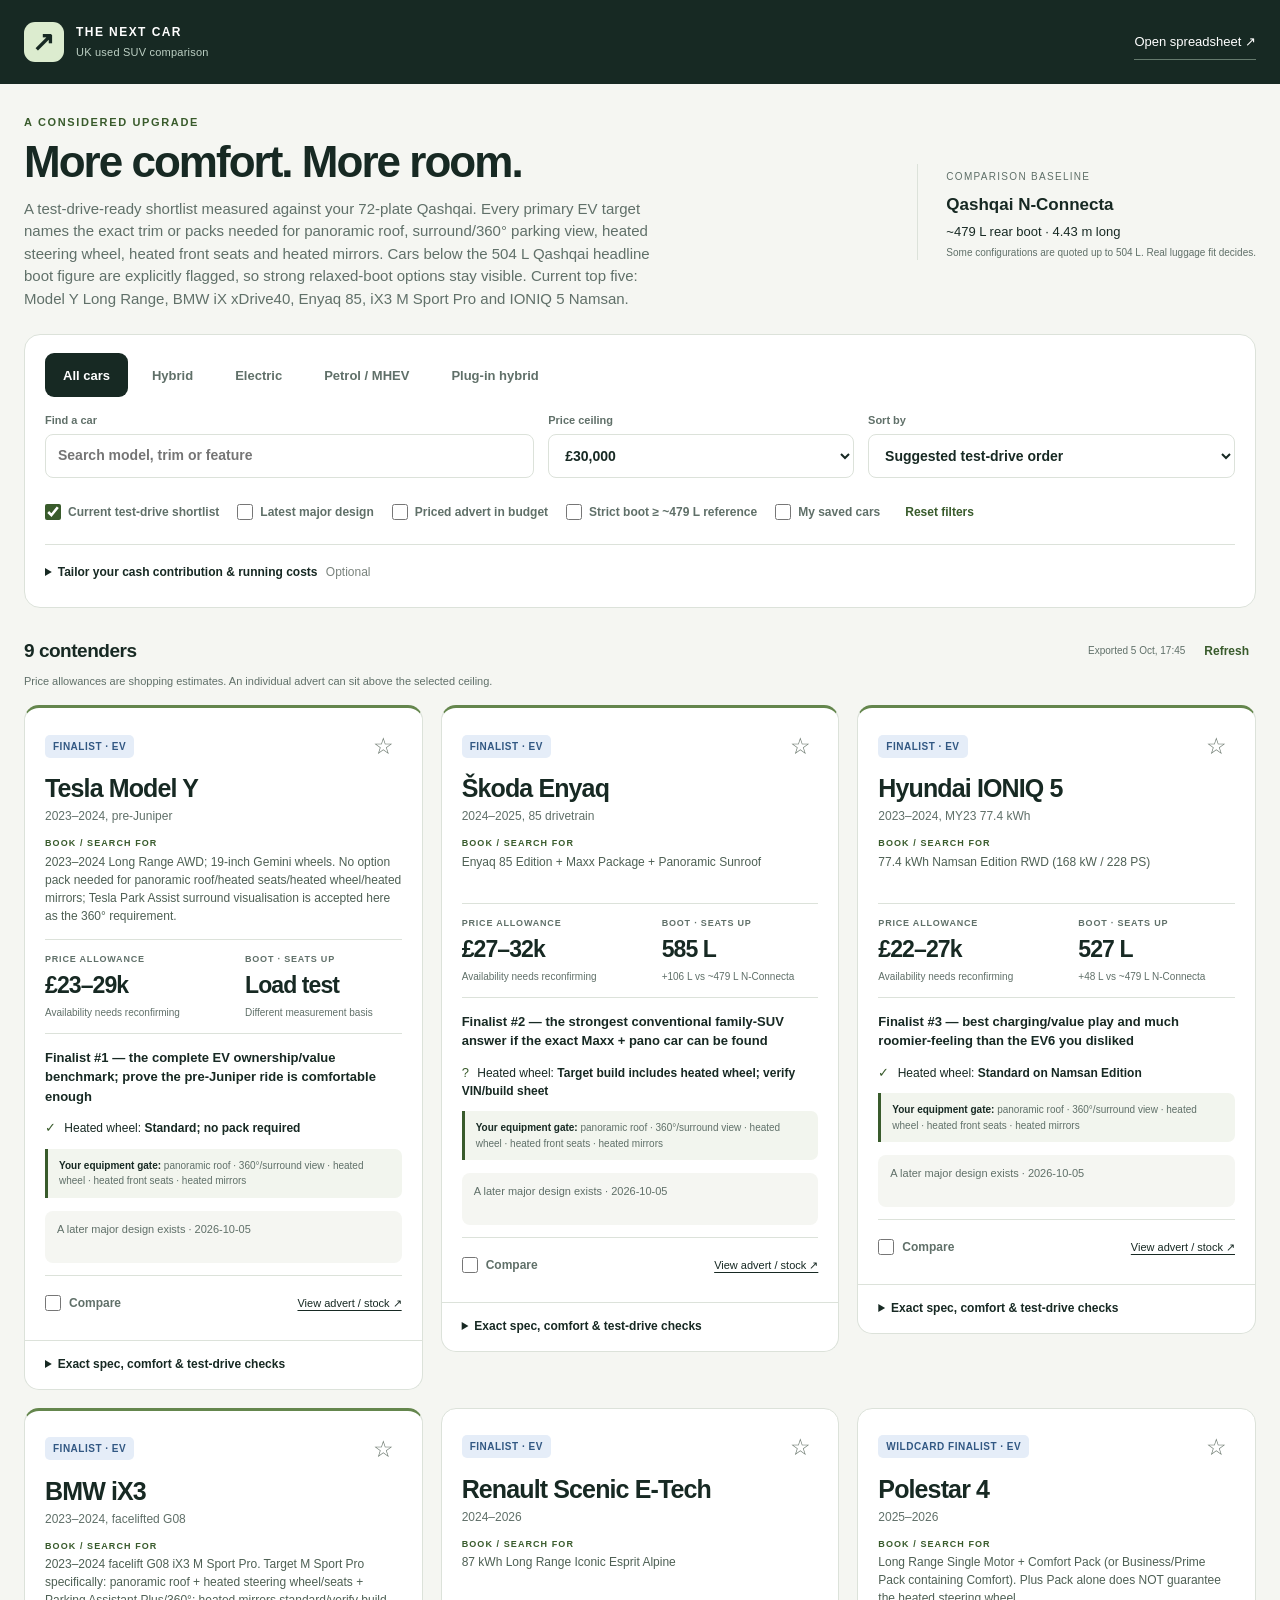
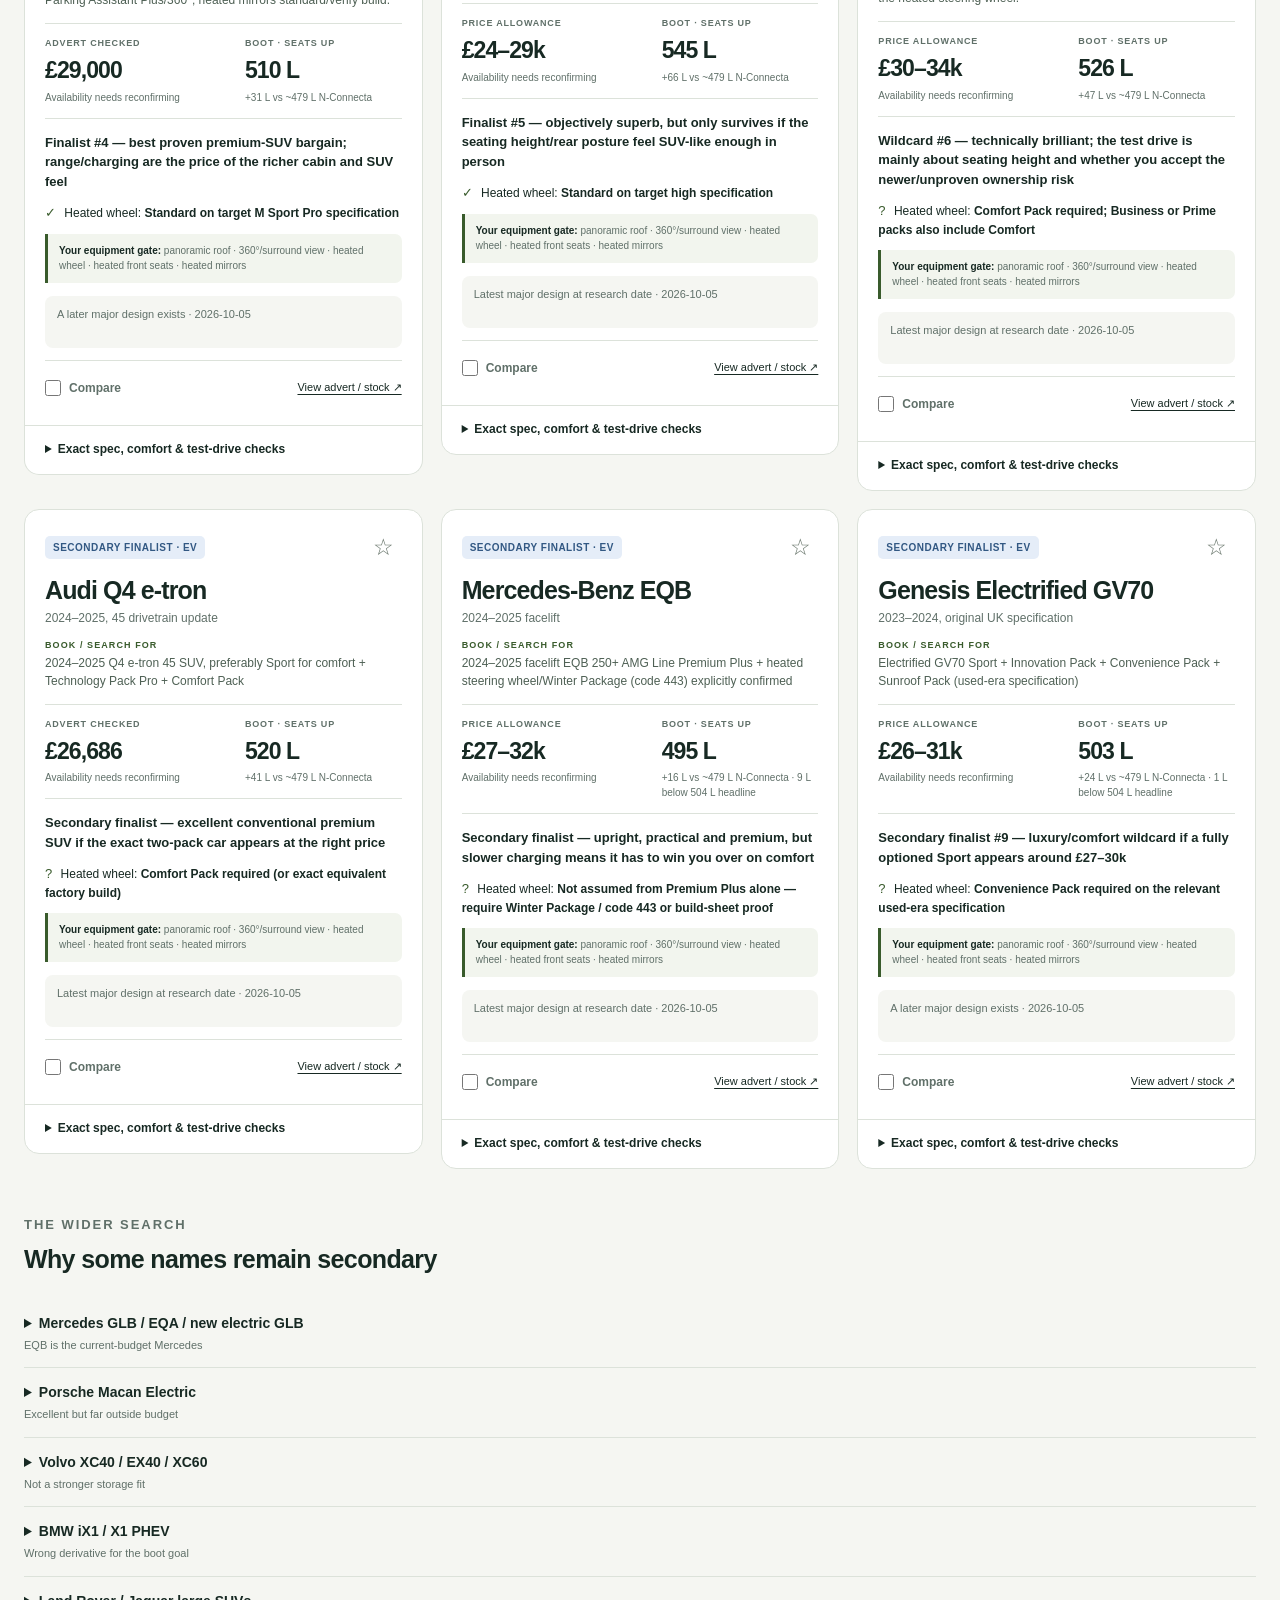
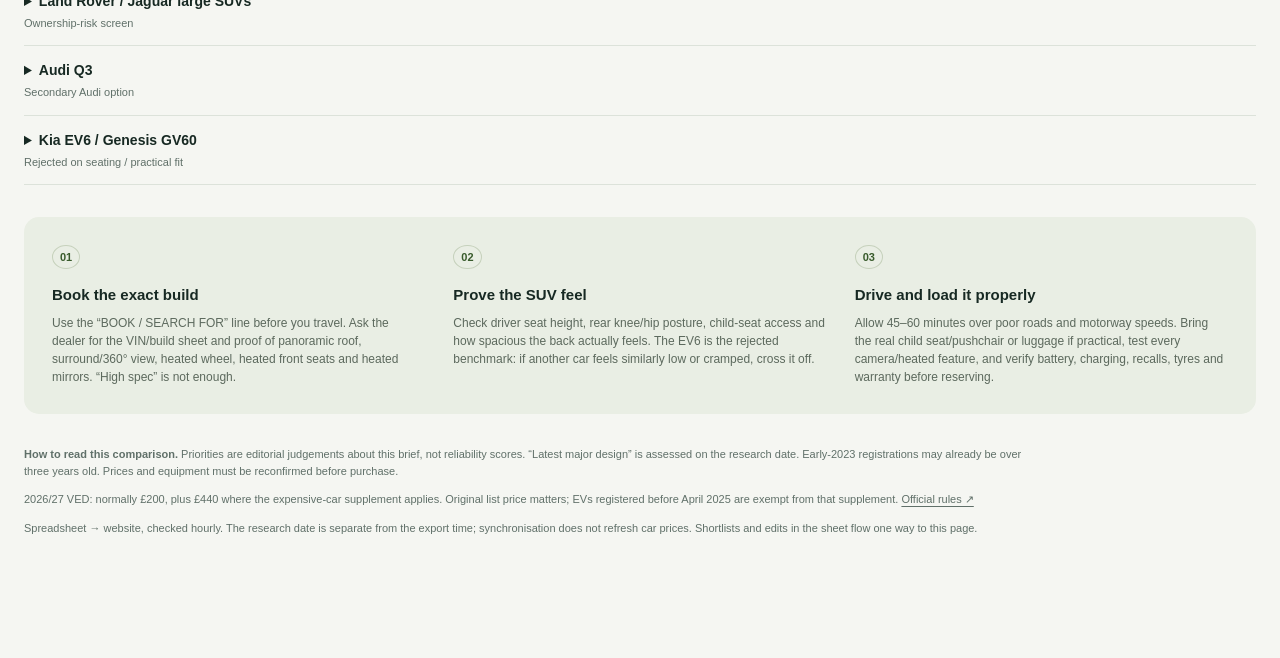
==== commit 11092df6: "Update car shortlist intro for relaxed boot round" ====
--- a/car-upgrade-comparison/index.html
+++ b/car-upgrade-comparison/index.html
@@ -2,10 +2,10 @@
 <html lang="en-GB"><head><meta charset="utf-8"><meta name="viewport" content="width=device-width, initial-scale=1"><meta name="theme-color" content="#172923"><title>The next car · SUV comparison</title><meta name="description" content="A research-backed UK SUV comparison: comfort, boot space, exact trims, used prices and ownership trade-offs."><link rel="stylesheet" href="style.css"></head>
 <body><a class="skip" href="#results">Skip to cars</a>
 <header><div class="brand"><span class="brand-mark" aria-hidden="true">↗</span><span>THE NEXT CAR<small>UK used SUV comparison</small></span></div><a id="sheet-link" class="sheet-link" href="https://docs.google.com/spreadsheets/d/1uHF8Yg4Ihms-_li-x0gGwLMUaspLfz4hcexK8SAH7p8/edit?usp=drivesdk" target="_blank" rel="noopener">Open spreadsheet ↗</a></header>
-<main><section class="intro"><div><p class="eyebrow">A considered upgrade</p><h1>More comfort.<br class="mobile"> More room.</h1><p class="lede">A test-drive-ready shortlist measured against your 72-plate Qashqai. Every primary EV target now names the exact trim or packs needed for panoramic roof, surround/360° parking view, heated steering wheel, heated front seats and heated mirrors. Current top five: Model Y Long Range, Enyaq 85, IONIQ 5 Namsan, iX3 M Sport Pro and Scenic 87 Iconic.</p></div><div class="baseline"><span>COMPARISON BASELINE</span><strong>Qashqai N-Connecta</strong><p>~479 L rear boot · 4.43 m long<small>Some configurations are quoted up to 504 L. Real luggage fit decides.</small></p></div></section>
+<main><section class="intro"><div><p class="eyebrow">A considered upgrade</p><h1>More comfort.<br class="mobile"> More room.</h1><p class="lede">A test-drive-ready shortlist measured against your 72-plate Qashqai. Every primary EV target names the exact trim or packs needed for panoramic roof, surround/360° parking view, heated steering wheel, heated front seats and heated mirrors. Cars below the 504 L Qashqai headline boot figure are explicitly flagged, so strong relaxed-boot options stay visible. Current top five: Model Y Long Range, BMW iX xDrive40, Enyaq 85, iX3 M Sport Pro and IONIQ 5 Namsan.</p></div><div class="baseline"><span>COMPARISON BASELINE</span><strong>Qashqai N-Connecta</strong><p>~479 L rear boot · 4.43 m long<small>Some configurations are quoted up to 504 L. Real luggage fit decides.</small></p></div></section>
 <section class="workspace" aria-label="Comparison controls"><div class="tabs" role="group" aria-label="Powertrain"><button class="active" data-fuel="All" aria-pressed="true">All cars</button><button data-fuel="Hybrid" aria-pressed="false">Hybrid</button><button data-fuel="EV" aria-pressed="false">Electric</button><button data-fuel="Petrol / mild hybrid" aria-pressed="false">Petrol / MHEV</button><button data-fuel="Plug-in hybrid" aria-pressed="false">Plug-in hybrid</button></div>
 <div class="controls"><label class="search">Find a car<input id="search" type="search" placeholder="Search model, trim or feature"></label><label>Price ceiling<select id="budget"><option value="23000">£23,000</option><option value="25000">£25,000</option><option value="28000">£28,000</option><option value="30000" selected>£30,000</option><option value="32000">£32,000</option><option value="35000">£35,000</option><option value="999999">Any price</option></select></label><label>Sort by<select id="sort"><option value="rank">Suggested test-drive order</option><option value="low">Lowest price allowance</option><option value="boot">Largest comparable boot</option></select></label></div>
-<div class="checks"><label><input id="shortlist" type="checkbox" checked> Current test-drive shortlist</label><label><input id="latest" type="checkbox"> Latest major design</label><label><input id="verified" type="checkbox"> Priced advert in budget</label><label><input id="boot" type="checkbox"> At least Qashqai-size boot</label><label><input id="saved" type="checkbox"> My saved cars</label><button id="reset" class="text-button">Reset filters</button></div>
+<div class="checks"><label><input id="shortlist" type="checkbox" checked> Current test-drive shortlist</label><label><input id="latest" type="checkbox"> Latest major design</label><label><input id="verified" type="checkbox"> Priced advert in budget</label><label><input id="boot" type="checkbox"> Strict boot ≥ ~479 L reference</label><label><input id="saved" type="checkbox"> My saved cars</label><button id="reset" class="text-button">Reset filters</button></div>
 <details class="cost-settings"><summary>Tailor your cash contribution & running costs <span>Optional</span></summary><div class="settings-grid"><label>Net car sale proceeds (£)<input id="proceeds" type="number" min="0" max="1000000" step="500" placeholder="Enter your actual offer"></label><label>Annual miles<input id="mileage" type="number" value="10000" min="0" max="200000" step="1000"></label><label>Petrol (£/litre)<input id="petrol" type="number" value="1.45" min="0" max="10" step="0.01"></label><label>Home charging (£/kWh)<input id="home" type="number" value="0.25" min="0" max="5" step="0.01"></label><label>Public charging (£/kWh)<input id="public" type="number" value="0.75" min="0" max="5" step="0.01"></label></div><p>Illustrative tariffs, with 10% EV charging overhead. Energy only: excludes tax, insurance, servicing, depreciation and charger installation. PHEV costs need your electric-mile share. These inputs and saved cars stay in this browser.</p></details></section>
 <div class="result-bar"><h2 id="result-count">Loading comparison…</h2><div><span id="sync-status" role="status">Reading latest data</span><button id="refresh" class="text-button">Refresh</button></div></div><p id="filter-note" class="filter-note">Price allowances are shopping estimates. An individual advert can sit above the selected ceiling.</p><p id="error" role="alert" hidden></p>
 <section id="results" class="cards" aria-label="Car results"></section>
--- a/car-upgrade-comparison/style.css
+++ b/car-upgrade-comparison/style.css
@@ -1,3 +1,5 @@
 :root{--ink:#172923;--muted:#607069;--paper:#f5f6f2;--line:#dce2da;--mint:#dceccf;--accent:#395b2c;--white:#fff;--amber:#80521d}*{box-sizing:border-box}body{margin:0;background:var(--paper);color:var(--ink);font-family:Inter,-apple-system,BlinkMacSystemFont,"Segoe UI",sans-serif;font-size:15px;line-height:1.5}button,input,select{font:inherit}button,a,input,select,summary{-webkit-tap-highlight-color:transparent}button,summary{cursor:pointer}button{min-height:44px}a{color:inherit;text-underline-offset:3px}button:focus-visible,a:focus-visible,input:focus-visible,select:focus-visible,summary:focus-visible{outline:3px solid #b18341;outline-offset:3px}header{padding:22px max(24px,calc((100vw - 1240px)/2));background:var(--ink);color:#fff;display:flex;align-items:center;justify-content:space-between;gap:15px}.brand{display:flex;gap:12px;align-items:center;font-size:12px;font-weight:750;letter-spacing:.12em}.brand small{display:block;color:#bdd0c4;letter-spacing:.02em;font-weight:400;font-size:11px;margin-top:3px}.brand-mark{background:var(--mint);color:var(--ink);font-size:27px;width:40px;height:40px;text-align:center;line-height:40px;border-radius:11px}.sheet-link{font-size:13px;text-decoration:none;border-bottom:1px solid #657a6d;padding:8px 0}main{max-width:1288px;margin:auto;padding:30px 24px 110px}.intro{display:flex;justify-content:space-between;align-items:center;gap:28px;margin-bottom:24px}.eyebrow{font-size:11px;text-transform:uppercase;letter-spacing:.15em;font-weight:800;color:var(--accent);margin:0 0 7px}h1{font-size:44px;font-weight:650;letter-spacing:-.045em;line-height:1.1;margin:0 0 12px}h2{font-weight:650;letter-spacing:-.025em}h3{font-weight:650}.mobile{display:none}.lede{color:var(--muted);margin:0;max-width:650px}.baseline{border-left:1px solid var(--line);padding-left:28px;min-width:280px}.baseline>span{font-size:10px;letter-spacing:.13em;color:var(--muted)}.baseline strong{display:block;font-size:17px;margin-top:6px}.baseline p{margin:4px 0 0;font-size:13px}.baseline small{display:block;font-size:10px;color:var(--muted);margin-top:4px}.workspace{background:#fff;border:1px solid var(--line);border-radius:16px;padding:18px 20px}.tabs{display:flex;gap:6px;overflow-x:auto;padding:0 0 15px;scrollbar-width:none}.tabs button{white-space:nowrap;border:0;border-radius:9px;background:transparent;padding:9px 18px;color:var(--muted);font-size:13px;font-weight:600}.tabs button.active{background:var(--ink);color:white}.controls{display:grid;grid-template-columns:1.6fr 1fr 1.2fr;gap:14px}label{font-size:11px;font-weight:650;color:var(--muted)}input[type=search],input[type=number],select{display:block;width:100%;border:1px solid var(--line);border-radius:8px;background:#fff;color:var(--ink);padding:10px 12px;min-height:44px;font-size:14px;margin-top:5px}input[type=checkbox]{accent-color:var(--accent);width:16px;height:16px;margin:0}.checks{display:flex;flex-wrap:wrap;align-items:center;gap:8px 18px;margin-top:12px}.checks label{display:flex;align-items:center;gap:7px;min-height:34px;font-size:12px}.text-button{border:0;background:transparent;font-size:12px;color:var(--accent);padding:3px 7px;font-weight:650}.cost-settings{border-top:1px solid var(--line);margin-top:10px;padding-top:10px}.cost-settings summary{font-size:12px;font-weight:650;min-height:34px;align-content:center}.cost-settings summary span{color:#7a837d;font-weight:400;margin-left:5px}.cost-settings p{font-size:11px;color:var(--muted);max-width:940px}.settings-grid{display:grid;grid-template-columns:repeat(5,1fr);gap:12px;margin:10px 0}.result-bar{display:flex;justify-content:space-between;align-items:center;gap:12px;margin-top:21px}.result-bar h2{font-size:19px;margin:0}.result-bar>div{display:flex;align-items:center;gap:12px;font-size:10px;color:var(--muted)}.filter-note{font-size:11px;color:var(--muted);margin:0 0 16px}#error{background:#fff2dd;border:1px solid #dfc28f;padding:15px;border-radius:10px;font-size:13px}.cards{display:grid;grid-template-columns:repeat(3,minmax(0,1fr));gap:18px;align-items:start}.car{background:#fff;border:1px solid var(--line);border-radius:15px;overflow:hidden;position:relative}.car.top{border-top:3px solid #64864d}.card-main{padding:20px}.card-topline{display:flex;align-items:center;justify-content:space-between;gap:8px}.tag{font-size:10px;font-weight:750;text-transform:uppercase;letter-spacing:.05em;background:#edf1e9;color:var(--accent);padding:4px 8px;border-radius:5px}.tag.ev{background:#e5edf8;color:#325883}.save{border:0;background:transparent;font-size:23px;padding:0;width:36px;min-height:36px;color:#6b786e}.save[aria-pressed=true]{color:#8d641c}.car h3{font-size:25px;letter-spacing:-.035em;line-height:1.2;margin:9px 0 4px}.years{font-size:12px;color:var(--muted);margin:0}.trim{font-size:12px;min-height:36px;line-height:1.5;color:#4e6054;margin:12px 0}.metrics{display:grid;grid-template-columns:1.2fr 1fr;border-top:1px solid var(--line);border-bottom:1px solid var(--line);padding:13px 0;margin:14px 0;gap:12px}.metric>span{font-size:9px;letter-spacing:.09em;font-weight:700;text-transform:uppercase;color:var(--muted);display:block}.metric strong{font-size:24px;letter-spacing:-.04em;display:block;font-weight:650;margin:2px 0}.metric small{font-size:10px;display:block;color:var(--muted)}.metric small.positive{color:var(--accent)}.metric small.warning{color:var(--amber)}.verdict{font-size:13px;font-weight:650;margin:0 0 12px;min-height:39px}.feature-line{display:flex;align-items:start;gap:8px;font-size:12px;margin:9px 0}.feature-icon{font-size:13px;color:var(--accent);min-width:15px}.feature-line span:last-child{color:#5a665f}.note{background:#f5f6f2;border-radius:8px;padding:10px 12px;font-size:11px;color:var(--muted);margin-top:13px;min-height:52px}.cash{font-size:12px;color:var(--accent);margin:10px 0 0}.card-actions{display:flex;align-items:center;justify-content:space-between;padding:11px 20px;border-top:1px solid var(--line);background:#fcfcfa}.card-actions label{display:flex;align-items:center;gap:8px;font-size:12px;min-height:34px}.details{border-top:1px solid var(--line)}.details summary{padding:14px 20px;font-size:12px;font-weight:650;min-height:48px}.details-inner{padding:0 20px 20px}.detail-section{margin-top:17px}.detail-section h4{font-size:10px;text-transform:uppercase;letter-spacing:.07em;margin:0 0 5px;color:var(--accent)}.detail-section p{font-size:12px;color:#4c5a51;margin:0;line-height:1.7}.source-links{display:flex;flex-wrap:wrap;gap:12px;margin-top:16px;font-size:11px;font-weight:650}.source-links a{max-width:100%;overflow-wrap:anywhere}.energy{background:#f2f5ee;padding:12px;border-radius:8px;margin-top:15px;font-size:12px}.energy strong{font-size:15px}.empty{grid-column:1/-1;padding:50px 24px;text-align:center;background:#fff;border:1px dashed var(--line);border-radius:14px}.other{margin-top:46px}.other h2{font-size:25px;margin:0 0 20px}.other details{border-bottom:1px solid var(--line);padding:14px 0}.other summary{font-weight:600;font-size:14px;min-height:30px}.other p{font-size:13px;color:var(--muted);max-width:930px}.guide{display:grid;grid-template-columns:repeat(3,1fr);gap:28px;padding:28px;background:#e9eee4;border-radius:15px;margin:32px 0}.guide-number{font-size:11px;color:var(--accent);font-weight:750;border:1px solid #c6d1bc;border-radius:50%;padding:5px 7px}.guide h3{font-size:15px;margin:16px 0 8px}.guide p{color:#5c695d;font-size:12px;margin:0}footer{font-size:11px;color:var(--muted);max-width:1020px}footer p{margin:12px 0}.compare-bar{position:fixed;bottom:20px;left:50%;transform:translateX(-50%);z-index:9;display:flex;align-items:center;gap:20px;max-width:calc(100vw - 24px);background:var(--ink);color:white;padding:12px 16px;border-radius:14px;box-shadow:0 10px 35px #17292344}.compare-bar strong{font-size:13px;white-space:nowrap}.compare-bar button{background:var(--mint);color:var(--ink);border:0;border-radius:8px;padding:9px 14px;font-size:12px;font-weight:650;white-space:nowrap}.compare-bar .quiet{background:transparent;color:#fff}dialog{border:0;border-radius:18px;padding:26px;max-width:min(1160px,95vw);max-height:90vh;width:1160px;color:var(--ink)}dialog::backdrop{background:#10251caa;backdrop-filter:blur(3px)}.dialog-head{display:flex;justify-content:space-between;align-items:center}.dialog-head h2{margin:0}.close{border:0;border-radius:50%;font-size:25px;width:44px;background:#eef1e9}.dialog-head+p{font-size:12px;color:var(--muted)}.table-scroll{overflow:auto;max-height:65vh}table{border-collapse:collapse;width:100%;min-width:650px;font-size:12px}th,td{padding:14px;border-bottom:1px solid var(--line);vertical-align:top;text-align:left;min-width:195px;max-width:300px;line-height:1.6}th{background:#eef2e9;position:sticky;top:0;z-index:1;font-size:14px}th:first-child,td:first-child{min-width:120px;max-width:150px;font-weight:650;background:#f7f9f3}td a{color:var(--accent)}[hidden]{display:none!important}.skip{position:absolute;left:15px;top:-60px;background:#fff;padding:10px;z-index:20}.skip:focus{top:10px}@media(max-width:1000px){.cards{grid-template-columns:repeat(2,minmax(0,1fr))}.baseline{display:none}.settings-grid{grid-template-columns:repeat(3,1fr)}}@media(max-width:640px){header{padding:14px 16px}.brand{font-size:10px;gap:8px}.brand-mark{width:32px;height:32px;font-size:23px;line-height:32px}.brand small{font-size:9px}.sheet-link{font-size:11px}main{padding:23px 14px 110px}.intro{margin-bottom:18px}h1{font-size:34px}.lede{font-size:13px;line-height:1.6}.workspace{padding:12px;border-radius:13px}.tabs{padding-bottom:9px;gap:2px}.tabs button{padding:8px 12px;font-size:12px}.controls{grid-template-columns:1fr 1fr;gap:10px}.search{grid-column:1/-1}.controls label{font-size:10px}.checks{gap:3px 13px;margin-top:8px}.checks label{font-size:11px;min-height:34px}.cost-settings summary{font-size:11px}.cost-settings summary span{display:none}.settings-grid{grid-template-columns:repeat(2,1fr)}.settings-grid label:first-child{grid-column:1/-1}.result-bar{align-items:flex-start;margin-top:20px}.result-bar h2{font-size:17px}.result-bar>div{font-size:9px;gap:1px;max-width:190px;line-height:1.5}.result-bar .text-button{min-height:30px}.filter-note{font-size:10px;margin-top:5px}.cards{grid-template-columns:1fr;gap:15px}.card-main{padding:18px}.car h3{font-size:26px}.trim,.verdict{min-height:0}.metrics{padding:12px 0}.card-actions{padding:10px 18px}.other{margin-top:34px}.other h2{font-size:22px}.guide{grid-template-columns:1fr;gap:27px;padding:22px}.compare-bar{gap:8px;padding:10px;bottom:12px}.compare-bar strong{font-size:11px}.compare-bar button{font-size:11px;padding:8px 10px}dialog{padding:18px}.table-scroll{max-height:66vh}.mobile{display:none}}@media(prefers-reduced-motion:no-preference){button{transition:background .15s,color .15s}.car{animation:appear .25s ease}@keyframes appear{from{opacity:.3;transform:translateY(5px)}to{opacity:1;transform:none}}}
 
 .card-actions{padding:10px 0 0;background:transparent;gap:10px;margin-top:12px}.card-actions>a{font-size:11px;text-align:right}.metric strong{font-size:clamp(18px,1.8vw,24px)}.feature-line{display:block}.feature-icon{margin-right:5px}.other summary span{display:block;font-size:11px;font-weight:400;color:var(--muted);margin-top:3px}.sr-only{position:absolute;width:1px;height:1px;padding:0;margin:-1px;overflow:hidden;clip:rect(0,0,0,0);white-space:nowrap;border:0}tbody th{position:static;font-size:12px}button:disabled{opacity:.5;cursor:default}@media(max-width:640px){.metric strong{font-size:23px}input[type=search],input[type=number],select{font-size:16px}}
+
+.spec-label{display:block;margin:12px 0 2px;font-size:9px;font-weight:800;letter-spacing:.12em;color:var(--accent)}.spec-label+.trim{margin-top:2px}.requirement-gate{margin:11px 0 0;padding:9px 11px;border-left:3px solid var(--accent);background:#f2f5ee;border-radius:0 7px 7px 0;font-size:10px;line-height:1.55;color:var(--muted)}.requirement-gate strong{color:var(--ink)}
